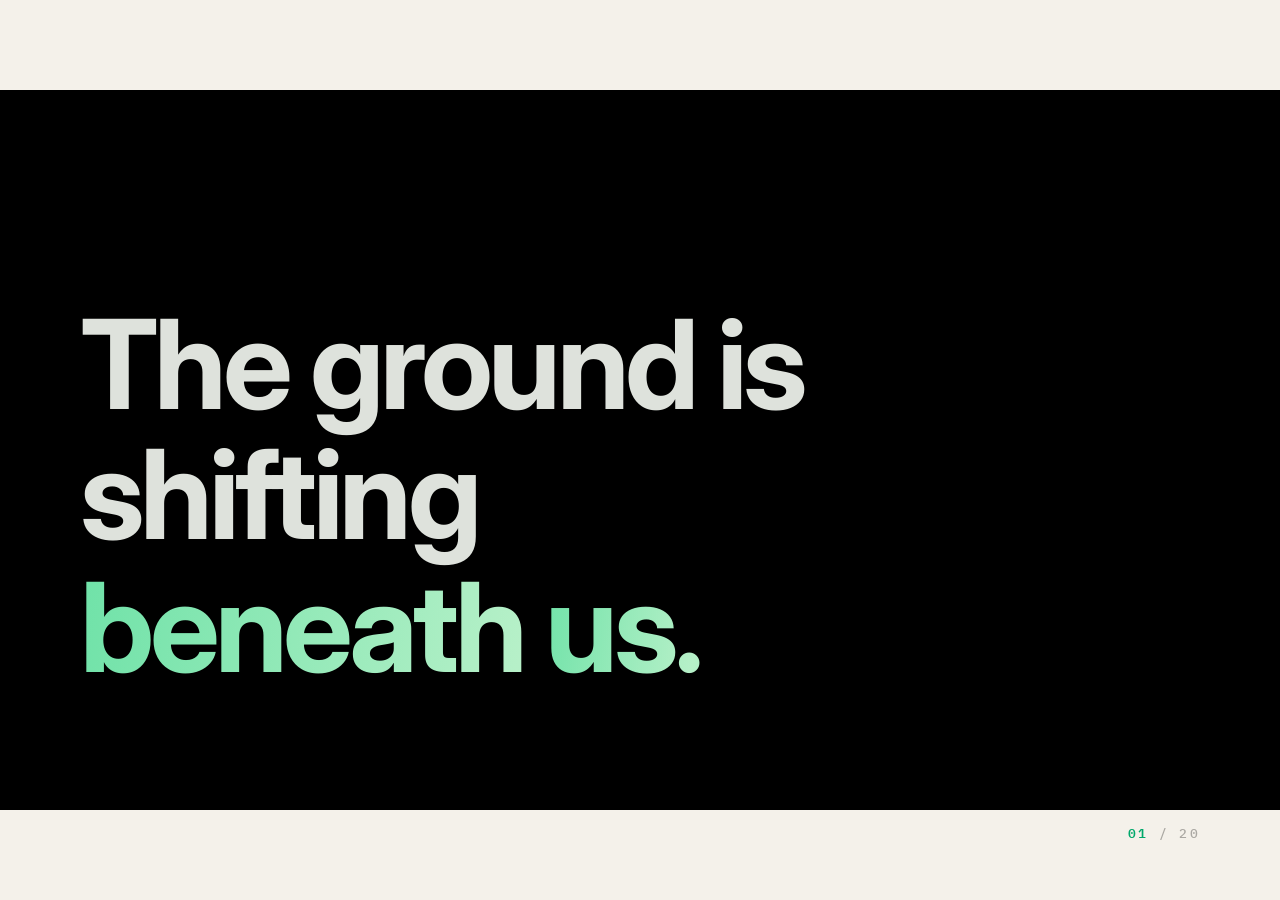
==== index.html @ 6bd3c309 "Initial commit: Leadership AI Workshop v2 deck" ====
<!doctype html>
<html lang="en">
<head>
<meta charset="utf-8" />
<title>Aspire · Leadership AI Workshop · v2</title>
<meta name="viewport" content="width=device-width,initial-scale=1" />
<link rel="preconnect" href="https://fonts.googleapis.com">
<link rel="preconnect" href="https://fonts.gstatic.com" crossorigin>
<link href="https://fonts.googleapis.com/css2?family=Inter:wght@400;500;600;700;800;900&family=IBM+Plex+Mono:wght@400;500;600&display=swap" rel="stylesheet">
<link rel="stylesheet" href="styles.css?v=23">
<script type="application/json" id="speaker-notes">[]</script>
</head>
<body>
<div class="stage" id="stage">
  <div class="canvas" id="canvas">

    <!-- Top accent bar — runs across every slide -->
    <div class="accent-bar"></div>

    <!-- ═════════ SLIDE 1 — Cold open (DARK · video bg) ═════════ -->
    <section class="slide cold-open" data-slide="1" data-screen-label="01 The ground is shifting" data-section="An opening" data-steps="1">
      <video class="bg-video" id="cold-open-video" autoplay muted loop playsinline preload="auto" src="https://d8j0ntlcm91z4.cloudfront.net/user_38xzZboKViGWJOttwIXH07lWA1P/hf_20260328_105406_16f4600d-7a92-4292-b96e-b19156c7830a.mp4"></video>
      <div class="grain"></div>
      <div class="bg-tint"></div>
      <div class="vignette"></div>

      <div class="title-stack">
        <div class="title-line">
          <span class="word-mask"><span class="word w1" style="color: rgb(222, 226, 220)">The</span></span>&nbsp;<span class="word-mask"><span class="word w2" style="color: rgb(222, 226, 220)">ground</span></span>&nbsp;<span class="word-mask"><span class="word w3" style="color: rgb(222, 226, 220)">is</span></span>&nbsp;<span class="word-mask"><span class="word w4" style="color: rgb(222, 226, 220)">shifting</span></span>
        </div>
        <div class="title-line">
          <em><span class="word-mask"><span class="word w5">beneath</span></span>&nbsp;<span class="word-mask"><span class="word w6" style="color: rgb(0, 0, 0)">us.</span></span></em>
        </div>
      </div>
    </section>

    <!-- ═════════ SLIDE 2 — Not hype ═════════ -->
    <section class="slide statement" data-slide="2" data-screen-label="02 Not hype" data-section="The dismissal" data-steps="1">
      <div class="slide-eyebrow"><span class="num">02</span><span class="sep"></span><span>The dismissal</span></div>
      <div class="stack">
        <p class="line reveal" data-step="1" data-strike="true">
          AI is not <span class="strike">hype</span>.<br/>
          It's a <em>shift in how work gets done.</em>
        </p>
      </div>
    </section>

    <!-- ═════════ SLIDE 3 — Already shipping ═════════ -->
    <section class="slide shipping" data-slide="3" data-screen-label="03 Already shipping" data-section="What good looks like" data-steps="4">
      <div class="slide-eyebrow"><span class="num">03</span><span class="sep"></span><span>What good looks like</span></div>
      <div class="shipping-head">
        <div class="eyebrow">
          <span class="live-dot"></span>
          <span>Shipping in production · Today</span>
        </div>
        <h2 class="title">Already shipping.</h2>
      </div>
      <div class="shipping-grid">
        <div class="ship-card reveal" data-step="1">
          <div class="row">
            <span>01 / Fintech</span>
            <span class="stamp"><span class="blip"></span>Live</span>
          </div>
          <div class="wordmark">Ramp</div>
          <div class="product-line">
            <span class="product-name">Glass</span>
            <p class="blurb">An internal vibecoding platform governed by Ramp's design system. Used company-wide.</p>
          </div>
          <a class="link" href="https://x.com/buchan_sm/status/2044524727679566156" target="_blank" rel="noopener">Read<span class="arr">→</span></a>
        </div>
        <div class="ship-card reveal" data-step="2">
          <div class="row">
            <span>02 / Payments</span>
            <span class="stamp"><span class="blip"></span>Live</span>
          </div>
          <div class="wordmark">Stripe</div>
          <div class="product-line">
            <span class="product-name">Minions</span>
            <p class="blurb">End-to-end coding agents shipping production work autonomously.</p>
          </div>
          <a class="link" href="https://stripe.dev/blog/minions-stripes-one-shot-end-to-end-coding-agents" target="_blank" rel="noopener">Read<span class="arr">→</span></a>
        </div>
        <div class="ship-card reveal" data-step="3">
          <div class="row">
            <span>03 / Fintech</span>
            <span class="stamp"><span class="blip"></span>Live</span>
          </div>
          <div class="wordmark">Airwallex</div>
          <div class="product-line">
            <span class="product-name">AirDev</span>
            <p class="blurb">An in-house fleet of autonomous engineering agents.</p>
          </div>
          <a class="link" href="https://careers.airwallex.com/blog/airdev-ai-agents/" target="_blank" rel="noopener">Read<span class="arr">→</span></a>
        </div>
        <div class="ship-card reveal" data-step="4">
          <div class="row">
            <span>04 / Consumer</span>
            <span class="stamp"><span class="blip"></span>Live</span>
          </div>
          <div class="wordmark">Spotify</div>
          <div class="product-line">
            <span class="product-name">Honk</span>
            <p class="blurb">Background coding agents that ship work while engineers sleep.</p>
          </div>
          <a class="link" href="https://engineering.atspotify.com/2025/11/spotifys-background-coding-agent-part-1" target="_blank" rel="noopener">Read<span class="arr">→</span></a>
        </div>
      </div>
    </section>

    <!-- ═════════ SLIDE 4 — Disruption ═════════ -->
    <section class="slide disrupt" data-slide="4" data-screen-label="04 Disruption" data-section="What disruption looks like" data-steps="3">
      <div class="slide-eyebrow"><span class="num">04</span><span class="sep"></span><span>What disruption looks like</span></div>
      <div class="disrupt-rows">
        <div class="disrupt-row reveal" data-step="1">
          <div class="name">Meta</div>
          <p class="fact">Restructured workforce with AI efficiency cited as a primary driver.</p>
          <div class="stat">10<span class="unit">% headcount</span></div>
        </div>
        <div class="disrupt-row reveal" data-step="2">
          <div class="name">Klarna</div>
          <p class="fact">Replaced their Salesforce contract with internal AI; absorbed customer-service work.</p>
          <div class="stat">700<span class="unit">roles displaced</span></div>
        </div>
        <div class="disrupt-row reveal" data-step="3">
          <div class="name">Salesforce</div>
          <p class="fact">CEO publicly stated they will not hire software engineers in 2026.</p>
          <div class="stat">0<span class="unit">eng hires '26</span></div>
        </div>
      </div>
    </section>

    <!-- ═════════ SLIDE 5 — While we sit here ═════════ -->
    <section class="slide statement" data-slide="5" data-screen-label="05 Right now" data-section="The pivot" data-steps="2">
      <div class="slide-eyebrow"><span class="num">05</span><span class="sep"></span><span>The pivot</span></div>
      <div class="stack">
        <p class="line reveal" data-step="1">This is the industry, <em>right now.</em></p>
        <p class="line reveal" data-step="2">And we're <span class="accent-mark">in this room</span>.</p>
      </div>
    </section>

    <!-- ═════════ SLIDE 6 — So ═════════ -->
    <section class="slide statement center" data-slide="6" data-screen-label="06 So" data-section="The handoff" data-steps="1">
      <div class="slide-eyebrow"><span class="num">06</span><span class="sep"></span><span>The handoff</span></div>
      <div class="stack">
        <p class="line reveal slow" data-step="1">So &mdash; <em>what do we do?</em></p>
      </div>
    </section>

    <!-- ═════════ SLIDE 7 — Two ways ═════════ -->
    <section class="slide statement" data-slide="7" data-screen-label="07 Two ways" data-section="The distinction" data-steps="1">
      <div class="slide-eyebrow"><span class="num">07</span><span class="sep"></span><span>The distinction</span></div>
      <div class="stack">
        <p class="line reveal slow" data-step="1">There are two ways to use AI.<br/>One <em>compounds.</em></p>
      </div>
    </section>

    <!-- ═════════ SLIDE 8 — Builder definition ═════════ -->
    <section class="slide definition" data-slide="8" data-screen-label="08 Builder" data-section="The builder" data-steps="3">
      <div class="slide-eyebrow"><span class="num">08</span><span class="sep"></span><span>Mode 01</span></div>
      <div class="def-stack">
        <div class="def-tag reveal" data-step="1"><span class="num">Mode 01</span><span>·</span><span>Linear</span></div>
        <h2 class="def-word reveal" data-step="1">Builder</h2>
        <p class="def-body reveal" data-step="2">
          Uses AI to do their own work better. <span class="muted">Drafts faster, researches deeper, codes more confidently.</span> <em>The output is theirs.</em>
        </p>
        <p class="def-margin reveal" data-step="3">Linear · One person · One stream of work</p>
      </div>
    </section>

    <!-- ═════════ SLIDE 9 — Harness definition ═════════ -->
    <section class="slide definition" data-slide="9" data-screen-label="09 Harness" data-section="The harness" data-steps="3">
      <div class="slide-eyebrow"><span class="num">09</span><span class="sep"></span><span>Mode 02</span></div>
      <div class="def-stack">
        <div class="def-tag reveal" data-step="1"><span class="num">Mode 02</span><span>·</span><span>Exponential</span></div>
        <h2 class="def-word is-accent reveal" data-step="1">Harness</h2>
        <p class="def-body reveal" data-step="2">
          A system built around AI that does the work itself. <span class="muted">Triggered, runs, produces output.</span> <em>Humans only where judgment is needed.</em>
        </p>
        <p class="def-margin reveal" data-step="3">Exponential · Runs while you sleep · Scales the org</p>
      </div>
    </section>

    <!-- ═════════ SLIDE 10 — Compounding (line vs exponential curve) ═════════ -->
    <section class="slide compounding" data-slide="10" data-screen-label="10 Compounding" data-section="How they compound" data-steps="2">
      <div class="slide-eyebrow"><span class="num">10</span><span class="sep"></span><span>How they compound</span></div>
      <div class="cmp-head reveal" data-step="1">
        <div class="cmp-eyebrow">Output over the same week</div>
        <h2 class="cmp-title">Builder vs <em>Harness</em>.</h2>
      </div>
      <div class="cmp-chart">
        <svg id="cmpSvg" viewBox="0 0 1600 580" preserveAspectRatio="none" aria-hidden="true">
          <!-- Gridlines -->
          <line class="gridline" x1="60" y1="120" x2="1560" y2="120"></line>
          <line class="gridline" x1="60" y1="240" x2="1560" y2="240"></line>
          <line class="gridline" x1="60" y1="360" x2="1560" y2="360"></line>
          <line class="gridline" x1="60" y1="480" x2="1560" y2="480"></line>
          <!-- Axes -->
          <line class="axis" x1="60" y1="540" x2="1560" y2="540"></line>
          <line class="axis" x1="60" y1="40" x2="60" y2="540"></line>
          <!-- X labels -->
          <text class="axis-tick" x="60" y="570">MON</text>
          <text class="axis-tick" x="310" y="570">TUE</text>
          <text class="axis-tick" x="560" y="570">WED</text>
          <text class="axis-tick" x="810" y="570">THU</text>
          <text class="axis-tick" x="1060" y="570">FRI</text>
          <text class="axis-tick" x="1310" y="570">SAT</text>
          <text class="axis-tick" x="1530" y="570">SUN</text>
          <!-- Y labels -->
          <text class="axis-tick" x="20" y="544">0</text>
          <text class="axis-tick" x="14" y="364">15</text>
          <text class="axis-tick" x="14" y="124">30+</text>

          <!-- Builder line (linear) -->
          <path id="cmpBuilderPath" class="line-builder" d="M 60 540 L 1560 480"></path>
          <!-- Harness curve (exponential) -->
          <path id="cmpHarnessPath" class="curve-harness" d="M 60 540 C 360 540, 760 520, 1060 380 S 1460 100, 1560 60"></path>

          <!-- Endpoints -->
          <circle id="cmpBuilderEnd" class="endpoint-builder" cx="1560" cy="480" r="0"></circle>
          <circle id="cmpHarnessEnd" class="endpoint-harness" cx="1560" cy="60" r="0"></circle>
          <circle id="cmpHarnessPulse" class="endpoint-pulse" cx="1560" cy="60" r="6"></circle>

          <!-- Labels (positioned via JS) -->
          <text id="cmpBuilderLabel" class="lab-builder" x="1500" y="465" opacity="0">BUILDER</text>
          <text id="cmpBuilderNum" class="lab-builder" x="1500" y="445" opacity="0">12</text>
          <text id="cmpHarnessLabel" class="lab-harness" x="1330" y="120" opacity="0">HARNESS</text>
          <text id="cmpHarnessNum" class="lab-num" x="1330" y="170" opacity="0">31+</text>
        </svg>
      </div>
      <div class="cmp-legend reveal" data-step="2">
        <div class="item"><span class="swatch builder"></span><span>Builder · linear · one person, one stream</span></div>
        <div class="item"><span class="swatch harness"></span><span>Harness · exponential · runs in parallel, while you sleep</span></div>
      </div>
    </section>

    <!-- ═════════ SLIDE 11 — Builders use / Harnesses are ═════════ -->
    <section class="slide statement" data-slide="11" data-screen-label="11 Builders / Harnesses" data-section="The handoff" data-steps="2">
      <div class="slide-eyebrow"><span class="num">11</span><span class="sep"></span><span>The handoff</span></div>
      <div class="stack">
        <p class="line reveal" data-step="1">Builders <em>use</em> AI.</p>
        <p class="line reveal slow" data-step="2">Harnesses <em>are</em> AI.</p>
      </div>
    </section>

    <!-- ═════════ SLIDE 12 — Harness diagram ═════════ -->
    <section class="slide harness-slide" data-slide="12" data-screen-label="12 A harness" data-section="The harness, defined" data-steps="5">
      <div class="slide-eyebrow"><span class="num">12</span><span class="sep"></span><span>Anatomy</span></div>
      <h2 class="harness-title reveal" data-step="1">A <em>harness</em>.</h2>

      <div class="harness-figure">
        <span class="harness-model reveal" data-step="2">Model</span>

        <svg class="harness-ring reveal" data-step="3" viewBox="0 0 720 720" preserveAspectRatio="xMidYMid meet" aria-hidden="true">
          <circle class="ring-bg" cx="360" cy="360" r="280"></circle>
          <circle class="pulse-arc" cx="360" cy="360" r="280"></circle>
        </svg>

        <!-- Nodes positioned at radius 280 from center (360, 360). -->
        <div class="harness-nodes reveal" data-step="4">
          <!-- top -->
          <div class="harness-node" style="top: 80px; left: 360px;">
            <span class="label">Prompts</span>
            <span class="sublabel">what to ask</span>
          </div>
          <!-- right -->
          <div class="harness-node" style="top: 280px; left: 640px;">
            <span class="label">Tools</span>
            <span class="sublabel">how to act</span>
          </div>
          <!-- bottom-right -->
          <div class="harness-node" style="top: 558px; left: 540px;">
            <span class="label">Memory</span>
            <span class="sublabel">what it knows</span>
          </div>
          <!-- bottom-left -->
          <div class="harness-node" style="top: 558px; left: 180px;">
            <span class="label">Triggers</span>
            <span class="sublabel">when to run</span>
          </div>
          <!-- left -->
          <div class="harness-node" style="top: 280px; left: 80px;">
            <span class="label">Guardrails</span>
            <span class="sublabel">where to stop</span>
          </div>
        </div>
      </div>

      <p class="harness-caption reveal" data-step="5">
        The model is the engine. The harness is everything around it &mdash; the machine that turns raw capability into <em>reliable, repeatable work.</em>
      </p>
    </section>

    <!-- ═════════ SLIDE 13 — Engine / machine ═════════ -->
    <section class="slide statement" data-slide="13" data-screen-label="13 Engine / machine" data-section="The reframe" data-steps="1">
      <div class="slide-eyebrow"><span class="num">13</span><span class="sep"></span><span>The reframe</span></div>
      <div class="stack">
        <p class="line reveal slow" data-step="1">The model is the engine.<br/>The harness is the <em>machine.</em></p>
      </div>
    </section>

    <!-- ═════════ SLIDE 14 — Pattern → posture ═════════ -->
    <section class="slide statement" data-slide="14" data-screen-label="14 The pivot" data-section="The pivot" data-steps="2">
      <div class="slide-eyebrow"><span class="num">14</span><span class="sep"></span><span>The pivot</span></div>
      <div class="stack">
        <p class="line reveal" data-step="1">A harness is an engineering pattern.</p>
        <p class="line reveal slow" data-step="2">It's also a <em>leadership posture.</em></p>
      </div>
    </section>

    <!-- ═════════ SLIDE 15 — Manifesto ═════════ -->
    <section class="slide manifesto" data-slide="15" data-screen-label="15 Org-level harness" data-section="At the level of an org" data-steps="4">
      <div class="slide-eyebrow"><span class="num">15</span><span class="sep"></span><span>At the level of an organization</span></div>
      <h2 class="manifesto-title reveal" data-step="1">A <em>harness</em>, at the level of an organization.</h2>
      <div class="manifesto-list">
        <div class="manifesto-item reveal" data-step="2">
          <div class="num">01</div>
          <div class="body">
            <h3 class="manifesto-headline">Embedded <em>operators.</em></h3>
            <p class="manifesto-body">AI builders sitting inside teams &mdash; understanding the process, paid to automate it. Not a central AI team consulting from the side.</p>
          </div>
        </div>
        <div class="manifesto-item reveal" data-step="3">
          <div class="num">02</div>
          <div class="body">
            <h3 class="manifesto-headline">AI <em>KPIs</em> on heads of department.</h3>
            <p class="manifesto-body">Adoption is owned where the work happens &mdash; not delegated to a function whose job is encouragement.</p>
          </div>
        </div>
        <div class="manifesto-item reveal" data-step="4">
          <div class="num">03</div>
          <div class="body">
            <h3 class="manifesto-headline">Patterns that <em>compound</em> across functions.</h3>
            <p class="manifesto-body">What works for one tribe becomes infrastructure for all of them. Tools, prompts, evals &mdash; shared.</p>
          </div>
        </div>
      </div>
    </section>

    <!-- ═════════ SLIDE 16 — Warning ═════════ -->
    <section class="slide statement" data-slide="16" data-screen-label="16 The gap" data-section="The warning" data-steps="2">
      <div class="slide-eyebrow"><span class="num">16</span><span class="sep"></span><span>The warning</span></div>
      <div class="stack">
        <p class="line reveal" data-step="1">Most companies are quietly losing ground here.</p>
        <p class="line reveal slow" data-step="2">It's the kind of gap that <em>compounds.</em></p>
      </div>
    </section>

    <!-- ═════════ SLIDE 17 — What this means ═════════ -->
    <section class="slide statement center" data-slide="17" data-screen-label="17 What it means" data-section="The bar" data-steps="1">
      <div class="slide-eyebrow"><span class="num">17</span><span class="sep"></span><span>The bar</span></div>
      <div class="stack">
        <p class="line reveal slow" data-step="1">So &mdash; what does this mean for <em>us?</em></p>
      </div>
    </section>

    <!-- ═════════ SLIDE 18 — Recognize / build ═════════ -->
    <section class="slide statement" data-slide="18" data-screen-label="18 Recognize / build" data-section="The bar" data-steps="2">
      <div class="slide-eyebrow"><span class="num">18</span><span class="sep"></span><span>The bar</span></div>
      <div class="stack">
        <p class="line reveal" data-step="1">You can't lead what you can't recognize.</p>
        <p class="line reveal slow" data-step="2">You can't recognize what you've never <em>built.</em></p>
      </div>
    </section>

    <!-- ═════════ SLIDE 19 — Either build or name ═════════ -->
    <section class="slide statement" data-slide="19" data-screen-label="19 The standard" data-section="The standard" data-steps="2">
      <div class="slide-eyebrow"><span class="num">19</span><span class="sep"></span><span>The standard</span></div>
      <div class="stack">
        <p class="line reveal slow" data-step="1">Either you build.</p>
        <p class="line reveal slow" data-step="2">Or you've named the <span class="accent-mark">person</span> who will.</p>
      </div>
    </section>

    <!-- ═════════ SLIDE 20 — Hands-on bridge ═════════ -->
    <section class="slide statement" data-slide="20" data-screen-label="20 Into the work" data-section="Into the work" data-steps="2">
      <div class="slide-eyebrow"><span class="num">20</span><span class="sep"></span><span>Into the work</span></div>
      <div class="stack">
        <p class="line reveal" data-step="1">For the next 2.5 hours &mdash; <em>you are builders.</em></p>
        <p class="line reveal slow" data-step="2">Then we'll talk about how you <em>lead.</em></p>
      </div>
    </section>

  </div>

  <!-- Foliation -->
  <div class="foliation" id="foliation">
    <span class="num" id="foliationNum">01</span>&nbsp;/&nbsp;<span>20</span>
  </div>
</div>

<script src="deck.js?v=2"></script>
<script>
(function() {
  const video = document.getElementById('cold-open-video');
  if (!video) return;
  video.playbackRate = 0.75;
  video.play().catch(()=>{});
  video.addEventListener('loadedmetadata', () => { video.playbackRate = 0.75; });
  video.addEventListener('play', () => { video.playbackRate = 0.75; });
})();
</script>
</body>
</html>
---- styles.css ----
/* ==============================================================
   Leadership AI Workshop · v2 · Swiss / Aspire green on cream
   ============================================================== */

:root {
  --paper: #F4F1EA;
  --paper-deep: #ECE7DB;
  --ink: #0E0F0C;
  --ink-soft: rgba(14,15,12,0.62);
  --ink-mute: rgba(14,15,12,0.32);
  --ink-faint: rgba(14,15,12,0.20);
  --rule: rgba(14,15,12,0.18);
  --rule-faint: rgba(14,15,12,0.08);

  --accent: #00A86B;       /* Aspire green */
  --accent-deep: #007A4D;
  --accent-fg: #F4F1EA;
  --accent-soft: rgba(0,168,107,0.14);

  --sans: 'Inter', -apple-system, 'Helvetica Neue', Arial, sans-serif;
  --mono: 'IBM Plex Mono', ui-monospace, Menlo, monospace;

  --ease: cubic-bezier(0.22, 0.61, 0.36, 1);
  --ease-out: cubic-bezier(0.16, 1, 0.3, 1);
  --rise: 14px;
}

* { box-sizing: border-box; margin: 0; padding: 0; }

html, body {
  height: 100%;
  background: var(--paper);
  color: var(--ink);
  font-family: var(--sans);
  -webkit-font-smoothing: antialiased;
  -moz-osx-font-smoothing: grayscale;
  text-rendering: optimizeLegibility;
  overflow: hidden;
}

.stage { position: fixed; inset: 0; background: var(--paper); overflow: hidden; }
.canvas {
  position: absolute; left: 50%; top: 50%;
  width: 1920px; height: 1080px;
  transform-origin: center center;
  transform: translate(-50%, -50%) scale(1);
}

/* Top accent bar — runs across every slide */
.accent-bar {
  position: absolute;
  top: 0; left: 0; right: 0;
  height: 6px;
  background: var(--accent);
  z-index: 60;
}

/* Foliation — page number bottom-right */
.foliation {
  position: absolute;
  bottom: 56px; right: 80px;
  font-family: var(--mono);
  font-size: 13px;
  font-weight: 500;
  letter-spacing: 0.18em;
  color: var(--ink-mute);
  pointer-events: none;
  z-index: 50;
}
.foliation .num { color: var(--accent); font-weight: 600; }

/* ──────────────────────────────────────────────
   Slide base
   ────────────────────────────────────────────── */
.slide {
  position: absolute; inset: 0;
  display: grid; grid-template-rows: 1fr; grid-template-columns: 1fr;
  place-items: center;
  opacity: 0;
  transition: opacity 500ms var(--ease);
  pointer-events: none;
}
.slide.is-active { opacity: 1; pointer-events: auto; }

.reveal {
  opacity: 0;
  transform: translateY(var(--rise));
  transition: opacity 800ms var(--ease), transform 800ms var(--ease);
  will-change: opacity, transform;
}
.reveal.is-in { opacity: 1; transform: translateY(0); }
.reveal.slow { transition-duration: 1100ms; }

/* Slide eyebrow — small caps mono, aligned top-left */
.slide-eyebrow {
  position: absolute;
  top: 80px; left: 80px;
  font-family: var(--mono);
  font-size: 12px;
  letter-spacing: 0.22em;
  text-transform: uppercase;
  color: var(--ink);
  font-weight: 500;
  display: flex; align-items: center; gap: 14px;
  z-index: 5;
}
.slide-eyebrow .num { color: var(--accent); font-weight: 600; }
.slide-eyebrow .sep { width: 18px; height: 1px; background: var(--ink); display: inline-block; }

/* ──────────────────────────────────────────────
   Statement slides — Inter Bold, large
   ────────────────────────────────────────────── */
.statement {
  padding: 0 200px;
}
.statement .stack {
  display: flex; flex-direction: column;
  align-items: flex-start;
  gap: 8px;
  text-align: left;
  max-width: 1560px;
  width: 100%;
}
.statement.center .stack { align-items: center; text-align: center; }
.statement .line {
  font-family: var(--sans);
  font-weight: 700;
  font-size: 124px;
  line-height: 0.96;
  letter-spacing: -0.045em;
  color: var(--ink);
  text-wrap: balance;
}
.statement .line em {
  font-style: normal;
  color: var(--accent);
  font-weight: 700;
}

/* Slide 1 cold open — XL */
.opening .line { font-size: 184px; line-height: 0.94; letter-spacing: -0.05em; }

/* Strikethrough on "hype" */
.strike {
  position: relative;
  display: inline-block;
  color: var(--ink-mute);
  transition: color 600ms var(--ease) 200ms;
}
.strike::after {
  content: "";
  position: absolute;
  left: -2%; right: -2%;
  top: 50%; height: 6px;
  background: var(--accent);
  transform: scaleX(0);
  transform-origin: left center;
  transition: transform 700ms var(--ease) 300ms;
}
.reveal.struck .strike::after { transform: scaleX(1); }

/* "Highlighter" accent — green block behind word */
.accent-mark {
  position: relative;
  white-space: nowrap;
  display: inline-block;
  z-index: 0;
  color: var(--ink);
}
.accent-mark::before {
  content: "";
  position: absolute;
  left: -0.02em; right: -0.02em;
  bottom: 0.06em;
  height: 0.18em;
  background: var(--accent);
  border-radius: 2px;
  z-index: -1;
  transform-origin: left center;
  transform: scaleX(0);
  transition: transform 900ms var(--ease) 400ms;
}
.slide.is-active .reveal.is-in .accent-mark::before { transform: scaleX(1); }

/* ──────────────────────────────────────────────
   Slide 1 — Cold open
   ────────────────────────────────────────────── */
/* Slide 1 cold open — DARK MODE override */
.cold-open {
  display: flex; flex-direction: column;
  align-items: flex-start; justify-content: flex-end;
  padding: 0 120px 160px;
  position: relative;
  width: 100%;
  height: 100%;
  align-self: stretch;
  justify-self: stretch;
  background: #000000;
  overflow: hidden;
  isolation: isolate;
}

/* ─── Background video (Mux HLS) ───────────────────────── */
.cold-open .bg-video {
  position: absolute;
  left: 50%;
  bottom: 0;
  transform: translateX(-50%) scale(1.05) scaleX(-1);
  width: 100%;
  height: 130vh;
  object-fit: cover;
  z-index: 0;
  pointer-events: none;
  background: #000;
  filter: blur(18px) brightness(0.5) saturate(1.4) hue-rotate(86deg);
  opacity: 0.55;
}

/* Mint tint overlay — pushes the bg toward Aspire green */
.cold-open .bg-tint {
  position: absolute;
  inset: 0;
  z-index: 1;
  pointer-events: none;
  background: radial-gradient(ellipse at 50% 60%, rgba(0,168,107,0.55) 0%, rgba(0,122,77,0.65) 60%, rgba(0,90,55,0.78) 100%);
  mix-blend-mode: color;
}

.cold-open .grain,
.cold-open .vignette {
  position: absolute;
  pointer-events: none;
}

/* Subtle film grain */
.cold-open .grain {
  inset: 0;
  z-index: 2;
  opacity: 0.06;
  mix-blend-mode: overlay;
  background-image:
    radial-gradient(rgba(255,255,255,0.5) 0.5px, transparent 0.5px),
    radial-gradient(rgba(255,255,255,0.3) 0.5px, transparent 0.5px);
  background-size: 3px 3px, 5px 5px;
  background-position: 0 0, 1px 2px;
  animation: grainShift 1.6s steps(6) infinite;
}
@keyframes grainShift {
  0%   { transform: translate(0,0); }
  20%  { transform: translate(-1%, 1%); }
  40%  { transform: translate(1%, -1%); }
  60%  { transform: translate(-1%, -1%); }
  80%  { transform: translate(1%, 1%); }
  100% { transform: translate(0,0); }
}

/* Vignette */
.cold-open .vignette {
  inset: 0;
  z-index: 2;
  background:
    radial-gradient(ellipse at 30% 90%, rgba(0,0,0,0) 0%, rgba(0,0,0,0.4) 80%),
    linear-gradient(180deg, rgba(0,0,0,0.3) 0%, rgba(0,0,0,0) 30%, rgba(0,0,0,0) 70%, rgba(0,0,0,0.4) 100%);
}

/* Title */
.cold-open .title-stack {
  display: flex; flex-direction: column;
  align-items: flex-start;
  text-align: left;
  width: 100%;
  position: relative;
  z-index: 2;
}
.cold-open .title-line {
  font-family: var(--sans);
  font-weight: 700;
  font-size: 186px;
  line-height: 1.05;
  letter-spacing: -0.035em;
  color: #C9C6BF;
}
.cold-open .title-line em,
.cold-open .title-line em .word-mask,
.cold-open .title-line em .word {
  font-style: normal;
  font-weight: 700;
  background: linear-gradient(100deg,
    #6FE2A8 0%,
    #B6F0C8 42%,
    #8FE5B5 58%,
    #6FE2A8 100%);
  background-size: 240% 100%;
  -webkit-background-clip: text;
  background-clip: text;
  color: transparent;
  -webkit-text-fill-color: transparent;
}
.cold-open .title-line em {
  display: inline-block;
  padding-bottom: 0.06em;
  line-height: 1.1;
  animation: coldOpenShimmer 5.6s linear infinite;
}
.cold-open .title-line em .word-mask {
  animation: coldOpenShimmer 5.6s linear infinite;
}
@keyframes coldOpenShimmer { to { background-position: -240% 0; } }
.cold-open .word-mask {
  display: inline-block;
  overflow: visible;
  vertical-align: baseline;
}
.cold-open .word {
  display: inline-block;
  opacity: 0;
  transform: translateX(-24px);
  animation: wordFadeIn 900ms var(--ease-out) forwards, coldOpenShimmer 5.6s linear infinite;
}
.cold-open .word.w1 { animation-delay: 300ms, 0s; }
.cold-open .word.w2 { animation-delay: 420ms, 0s; }
.cold-open .word.w3 { animation-delay: 540ms, 0s; }
.cold-open .word.w4 { animation-delay: 660ms, 0s; }
.cold-open .word.w5 { animation-delay: 900ms, 0s; }
.cold-open .word.w6 { animation-delay: 1020ms, 0s; }
@keyframes wordFadeIn {
  to { opacity: 1; transform: translateX(0); }
}

.cold-open .meta-row {
  display: flex; align-items: center; gap: 32px;
  margin-top: 80px;
  font-family: var(--mono);
  font-size: 12px;
  letter-spacing: 0.22em;
  text-transform: uppercase;
  color: var(--ink-mute);
  opacity: 0;
  animation: fadeIn 800ms var(--ease) 1900ms forwards;
}
.cold-open .meta-row .sep { color: var(--ink-faint); }

/* ──────────────────────────────────────────────
   Slide 3 — Already shipping
   ────────────────────────────────────────────── */
.shipping {
  display: flex; flex-direction: column;
  align-items: center; justify-content: center;
  padding: 0 120px; gap: 72px;
}
.shipping-head {
  display: flex; flex-direction: column;
  align-items: center; gap: 16px; text-align: center;
}
.shipping-head .eyebrow {
  font-family: var(--mono);
  font-size: 12px;
  letter-spacing: 0.28em;
  text-transform: uppercase;
  color: var(--ink-mute);
  display: flex; align-items: center; gap: 12px;
}
.shipping-head .live-dot {
  width: 10px; height: 10px;
  background: var(--accent);
  animation: liveDot 1.4s var(--ease) infinite;
}
@keyframes liveDot {
  0%, 100% { opacity: 1; box-shadow: 0 0 0 0 var(--accent-soft); }
  50%      { opacity: 0.6; box-shadow: 0 0 0 8px transparent; }
}
.shipping-head .title {
  font-family: var(--sans);
  font-weight: 700;
  font-size: 72px;
  line-height: 1;
  letter-spacing: -0.045em;
  color: var(--ink);
  text-transform: uppercase;
  white-space: nowrap;
}
.shipping-head .title em { font-style: normal; color: var(--accent); }

.shipping-grid {
  display: grid;
  grid-template-columns: 1fr 1fr;
  width: 100%;
  max-width: 1500px;
  column-gap: 1px;
  row-gap: 1px;
  background: var(--rule);
  border: 1px solid var(--rule);
}
.ship-card {
  background: var(--paper);
  padding: 40px 44px;
  display: flex; flex-direction: column;
  gap: 20px;
  position: relative;
  min-height: 280px;
}
.ship-card .row {
  display: flex; align-items: center; justify-content: space-between;
  font-family: var(--mono);
  font-size: 11px;
  letter-spacing: 0.22em;
  text-transform: uppercase;
  color: var(--ink-mute);
}
.ship-card .row .stamp {
  display: flex; align-items: center; gap: 8px;
  color: var(--accent);
  font-weight: 600;
}
.ship-card .row .stamp .blip {
  width: 7px; height: 7px;
  background: var(--accent);
  animation: pulseGlyph 1.6s var(--ease) infinite;
}
.ship-card .wordmark {
  font-family: var(--sans);
  font-weight: 900;
  font-size: 64px;
  line-height: 1;
  letter-spacing: -0.045em;
  color: var(--ink);
  text-transform: uppercase;
}
.ship-card .product-line {
  display: flex; flex-direction: column; gap: 8px;
  margin-top: auto;
}
.ship-card .product-name {
  font-family: var(--mono);
  font-size: 13px;
  letter-spacing: 0.18em;
  text-transform: uppercase;
  color: var(--accent);
  font-weight: 600;
}
.ship-card .blurb {
  font-family: var(--sans);
  font-size: 18px;
  line-height: 1.5;
  color: var(--ink-soft);
  letter-spacing: -0.005em;
  font-weight: 400;
}
.ship-card .link {
  position: absolute;
  bottom: 24px; right: 32px;
  font-family: var(--mono);
  font-size: 11px;
  letter-spacing: 0.18em;
  text-transform: uppercase;
  color: var(--ink-mute);
  text-decoration: none;
  transition: color 200ms var(--ease);
  font-weight: 500;
}
.ship-card .link:hover { color: var(--accent); }
.ship-card .link .arr {
  display: inline-block;
  margin-left: 4px;
  transition: transform 200ms var(--ease);
}
.ship-card .link:hover .arr { transform: translateX(3px); }

/* ──────────────────────────────────────────────
   Slide 4 — Disruption
   ────────────────────────────────────────────── */
.disrupt { padding: 0 200px; }
.disrupt-rows {
  display: grid;
  width: 100%;
  max-width: 1500px;
  margin: 0 auto;
}
.disrupt-row {
  display: grid;
  grid-template-columns: 460px 1fr 260px;
  align-items: center;
  column-gap: 56px;
  padding: 56px 0;
  border-top: 1px solid var(--ink);
}
.disrupt-row:last-child { border-bottom: 1px solid var(--ink); }
.disrupt-row .name {
  font-family: var(--sans);
  font-weight: 900;
  font-size: 72px;
  line-height: 0.96;
  letter-spacing: -0.05em;
  color: var(--ink);
  text-transform: uppercase;
}
.disrupt-row .fact {
  font-family: var(--sans);
  font-size: 22px;
  line-height: 1.5;
  letter-spacing: -0.005em;
  color: var(--ink-soft);
  font-weight: 400;
}
.disrupt-row .stat {
  font-family: var(--sans);
  font-weight: 900;
  font-size: 88px;
  line-height: 1;
  letter-spacing: -0.05em;
  color: var(--accent);
  text-align: right;
}
.disrupt-row .stat .unit {
  font-family: var(--mono);
  font-weight: 500;
  font-size: 12px;
  letter-spacing: 0.22em;
  text-transform: uppercase;
  color: var(--ink-mute);
  display: block;
  margin-top: 8px;
}

/* ──────────────────────────────────────────────
   Definition slides
   ────────────────────────────────────────────── */
.definition { padding: 0 200px; }
.def-stack {
  display: flex; flex-direction: column;
  align-items: flex-start;
  gap: 50px;
  max-width: 1500px;
  width: 100%;
}
.def-tag {
  font-family: var(--mono);
  font-size: 12px;
  letter-spacing: 0.28em;
  text-transform: uppercase;
  color: var(--ink-mute);
  display: flex; align-items: center; gap: 12px;
}
.def-tag .num { color: var(--accent); font-weight: 600; }
.def-word {
  font-family: var(--sans);
  font-weight: 900;
  font-size: 240px;
  line-height: 0.9;
  letter-spacing: -0.05em;
  color: var(--ink);
  text-transform: uppercase;
}
.def-word.is-accent { color: var(--accent); }
.def-body {
  font-family: var(--sans);
  font-weight: 500;
  font-size: 38px;
  line-height: 1.32;
  letter-spacing: -0.015em;
  color: var(--ink);
  max-width: 1300px;
}
.def-body em { font-style: normal; color: var(--accent); font-weight: 700; }
.def-body .muted { color: var(--ink-soft); font-weight: 400; }
.def-margin {
  font-family: var(--mono);
  font-size: 13px;
  letter-spacing: 0.20em;
  text-transform: uppercase;
  color: var(--ink-mute);
  padding-top: 22px;
  border-top: 1px solid var(--ink);
  width: 460px;
  font-weight: 500;
}

/* ──────────────────────────────────────────────
   Compounding — line vs exponential curve
   ────────────────────────────────────────────── */
.compounding {
  display: flex; flex-direction: column;
  align-items: center; justify-content: center;
  padding: 0 160px;
  gap: 36px;
  width: 100%;
}
.cmp-head {
  display: flex; flex-direction: column; gap: 8px; align-items: flex-start;
  width: 100%; max-width: 1600px;
}
.cmp-eyebrow {
  font-family: var(--mono);
  font-size: 12px;
  letter-spacing: 0.28em;
  text-transform: uppercase;
  color: var(--ink-mute);
  font-weight: 500;
}
.cmp-title {
  font-family: var(--sans);
  font-weight: 700;
  font-size: 60px;
  line-height: 1;
  letter-spacing: -0.04em;
  color: var(--ink);
}
.cmp-title em { font-style: normal; color: var(--accent); font-weight: 700; }

.cmp-chart {
  width: 100%; max-width: 1600px;
  height: 580px;
  position: relative;
}
.cmp-chart svg { width: 100%; height: 100%; overflow: visible; }
.cmp-chart .axis { stroke: var(--ink); stroke-width: 1.5; }
.cmp-chart .gridline {
  stroke: var(--ink); stroke-width: 0.5; opacity: 0.10;
  stroke-dasharray: 2 4;
}
.cmp-chart .axis-tick {
  font-family: var(--mono);
  font-size: 11px;
  letter-spacing: 0.18em;
  text-transform: uppercase;
  fill: var(--ink-mute);
  font-weight: 500;
}
.cmp-chart .line-builder {
  fill: none; stroke: var(--ink); stroke-width: 3;
  stroke-linecap: round;
}
.cmp-chart .curve-harness {
  fill: none; stroke: var(--accent); stroke-width: 5;
  stroke-linecap: round;
}
.cmp-chart .curve-fill {
  fill: var(--accent);
  opacity: 0;
}
.cmp-chart .endpoint-builder { fill: var(--ink); }
.cmp-chart .endpoint-harness { fill: var(--accent); }
.cmp-chart .endpoint-pulse {
  fill: var(--accent); opacity: 0;
}
.cmp-chart .lab-builder {
  font-family: var(--mono);
  font-size: 13px;
  letter-spacing: 0.18em;
  text-transform: uppercase;
  fill: var(--ink);
  font-weight: 600;
}
.cmp-chart .lab-harness {
  font-family: var(--sans);
  font-weight: 900;
  font-size: 32px;
  letter-spacing: -0.03em;
  fill: var(--accent);
  text-transform: uppercase;
}
.cmp-chart .lab-num {
  font-family: var(--sans);
  font-weight: 900;
  font-size: 48px;
  letter-spacing: -0.04em;
  fill: var(--accent);
}

.cmp-legend {
  display: flex; gap: 56px;
  width: 100%; max-width: 1600px;
  font-family: var(--mono);
  font-size: 13px;
  letter-spacing: 0.18em;
  text-transform: uppercase;
  color: var(--ink-mute);
  font-weight: 500;
}
.cmp-legend .item { display: flex; align-items: center; gap: 12px; }
.cmp-legend .swatch { width: 24px; height: 4px; }
.cmp-legend .swatch.builder { background: var(--ink); }
.cmp-legend .swatch.harness { background: var(--accent); }

/* ──────────────────────────────────────────────
   Harness ring
   ────────────────────────────────────────────── */
.harness-slide {
  display: block;
  padding: 0;
}
.harness-title {
  position: absolute;
  top: 200px;
  left: 50%;
  font-family: var(--sans);
  font-weight: 700;
  font-size: 88px;
  line-height: 1;
  letter-spacing: -0.045em;
  color: var(--ink);
  white-space: nowrap;
  text-transform: uppercase;
  z-index: 5;
}
.harness-title em { font-style: normal; color: var(--accent); }
.harness-title.reveal           { transform: translateX(-50%) translateY(var(--rise)); }
.harness-title.reveal.is-in     { transform: translateX(-50%) translateY(0); }

.harness-figure {
  position: absolute;
  top: 50%; left: 50%;
  width: 700px; height: 700px;
  transform: translate(-50%, -42%);
  z-index: 1;
}

.harness-model {
  position: absolute;
  top: 50%; left: 50%;
  font-family: var(--sans);
  font-weight: 900;
  font-size: 18px;
  letter-spacing: 0.06em;
  text-transform: uppercase;
  color: var(--accent-fg);
  background: var(--accent);
  padding: 12px 22px;
  white-space: nowrap;
  z-index: 4;
}
.harness-model.reveal           { transform: translate(-50%, calc(-50% + var(--rise))); }
.harness-model.reveal.is-in     { transform: translate(-50%, -50%); }
.harness-model::after {
  content: ""; position: absolute; inset: -28px;
  background: var(--accent);
  opacity: 0;
  z-index: -1;
  animation: corePulse 3.2s var(--ease) infinite;
}
@keyframes corePulse {
  0%, 100% { opacity: 0; transform: scale(0.85); }
  50%      { opacity: 0.18; transform: scale(1.1); }
}

.harness-ring {
  position: absolute; inset: 0;
  width: 100%; height: 100%; overflow: visible;
}
.harness-ring.reveal { opacity: 1; transform: none; }
.harness-ring .ring-bg {
  fill: none; stroke: var(--ink); stroke-width: 2;
  stroke-dasharray: 1759.3;
  stroke-dashoffset: 1759.3;
  transform: rotate(-90deg);
  transform-origin: 360px 360px;
  transition: stroke-dashoffset 1400ms var(--ease);
}
.harness-ring.reveal.is-in .ring-bg { stroke-dashoffset: 0; }
.harness-ring .pulse-arc {
  fill: none; stroke: var(--accent); stroke-width: 5;
  stroke-linecap: round;
  stroke-dasharray: 100 1660;
  transform: rotate(-90deg);
  transform-origin: 360px 360px;
  opacity: 0;
}
.harness-ring.reveal.is-in .pulse-arc {
  opacity: 1;
  animation: orbit 6s linear infinite;
}
@keyframes orbit { from { stroke-dashoffset: 0; } to { stroke-dashoffset: -1759.3; } }

.harness-nodes { position: absolute; inset: 0; pointer-events: none; }
.harness-nodes.reveal { opacity: 1; transform: none; }
.harness-node {
  position: absolute;
  transform: translate(-50%, -50%);
  display: flex; flex-direction: column;
  align-items: center; gap: 10px;
  opacity: 0;
  transition: opacity 600ms var(--ease);
}
.harness-nodes.is-in .harness-node { opacity: 1; }
.harness-nodes.is-in .harness-node:nth-child(1) { transition-delay:    0ms; }
.harness-nodes.is-in .harness-node:nth-child(2) { transition-delay:  150ms; }
.harness-nodes.is-in .harness-node:nth-child(3) { transition-delay:  300ms; }
.harness-nodes.is-in .harness-node:nth-child(4) { transition-delay:  450ms; }
.harness-nodes.is-in .harness-node:nth-child(5) { transition-delay:  600ms; }
.harness-node .label {
  font-family: var(--sans);
  font-weight: 700;
  font-size: 16px;
  letter-spacing: 0.06em;
  text-transform: uppercase;
  color: var(--ink);
  background: var(--paper);
  border: 2px solid var(--ink);
  padding: 8px 14px;
  white-space: nowrap;
}
.harness-node .sublabel {
  font-family: var(--mono);
  font-size: 11px;
  letter-spacing: 0.18em;
  text-transform: uppercase;
  color: var(--ink-mute);
  white-space: nowrap;
  font-weight: 500;
}

.harness-caption {
  position: absolute;
  bottom: 130px;
  left: 50%;
  font-family: var(--sans);
  font-weight: 500;
  font-size: 26px;
  line-height: 1.4;
  letter-spacing: -0.01em;
  color: var(--ink);
  max-width: 1300px;
  text-align: center;
  text-wrap: balance;
}
.harness-caption em { font-style: normal; color: var(--accent); font-weight: 700; }
.harness-caption.reveal         { transform: translateX(-50%) translateY(var(--rise)); }
.harness-caption.reveal.is-in   { transform: translateX(-50%) translateY(0); }

/* ──────────────────────────────────────────────
   Manifesto
   ────────────────────────────────────────────── */
.manifesto {
  display: flex; flex-direction: column;
  align-items: center; justify-content: center;
  padding: 130px 200px 130px;
  gap: 60px;
}
.manifesto-title {
  font-family: var(--sans);
  font-weight: 700;
  font-size: 76px;
  line-height: 1;
  letter-spacing: -0.045em;
  color: var(--ink);
  text-align: left;
  text-wrap: balance;
  max-width: 1500px;
  width: 100%;
  text-transform: uppercase;
}
.manifesto-title em { font-style: normal; color: var(--accent); }
.manifesto-list {
  display: flex; flex-direction: column;
  width: 100%; max-width: 1500px;
}
.manifesto-item {
  display: grid;
  grid-template-columns: 100px 1fr;
  column-gap: 40px;
  padding: 36px 0;
  border-top: 1px solid var(--ink);
  align-items: baseline;
}
.manifesto-item:last-child { border-bottom: 1px solid var(--ink); }
.manifesto-item .num {
  font-family: var(--mono);
  font-size: 14px;
  letter-spacing: 0.22em;
  color: var(--accent);
  font-weight: 600;
}
.manifesto-item .body { display: flex; flex-direction: column; gap: 14px; }
.manifesto-headline {
  font-family: var(--sans);
  font-weight: 700;
  font-size: 44px;
  line-height: 1.05;
  letter-spacing: -0.035em;
  color: var(--ink);
  text-transform: uppercase;
}
.manifesto-headline em { font-style: normal; color: var(--accent); }
.manifesto-body {
  font-family: var(--sans);
  font-size: 21px;
  line-height: 1.5;
  letter-spacing: -0.005em;
  color: var(--ink-soft);
  max-width: 1100px;
  font-weight: 400;
}

/* Slide 1 (dark) — hide global accent bar, recolor foliation */
.canvas:has(.slide.cold-open.is-active) .accent-bar { opacity: 0; }
.canvas:has(.slide.cold-open.is-active) .foliation { color: rgba(244,241,234,0.45); }
.canvas:has(.slide.cold-open.is-active) .foliation .num { color: var(--accent); }

/* Print */
@media print {
  @page { size: 1920px 1080px; margin: 0; }
  html, body { background: var(--paper); overflow: visible; }
  .stage { position: static; display: block; }
  .canvas { transform: none !important; width: 1920px; height: 1080px; }
  .slide { position: relative; opacity: 1 !important; page-break-after: always; }  .reveal { opacity: 1 !important; transform: none !important; }
  .strike::after { transform: scaleX(1) !important; }
  .accent-mark::before { transform: scaleX(1) !important; }
  .harness-ring .ring-bg { stroke-dashoffset: 0 !important; }
  .harness-node { opacity: 1 !important; }
  .harness-title.reveal { transform: translateX(-50%) !important; }
  .harness-caption.reveal { transform: translateX(-50%) !important; }
  .harness-model.reveal { transform: translate(-50%, -50%) !important; }
}
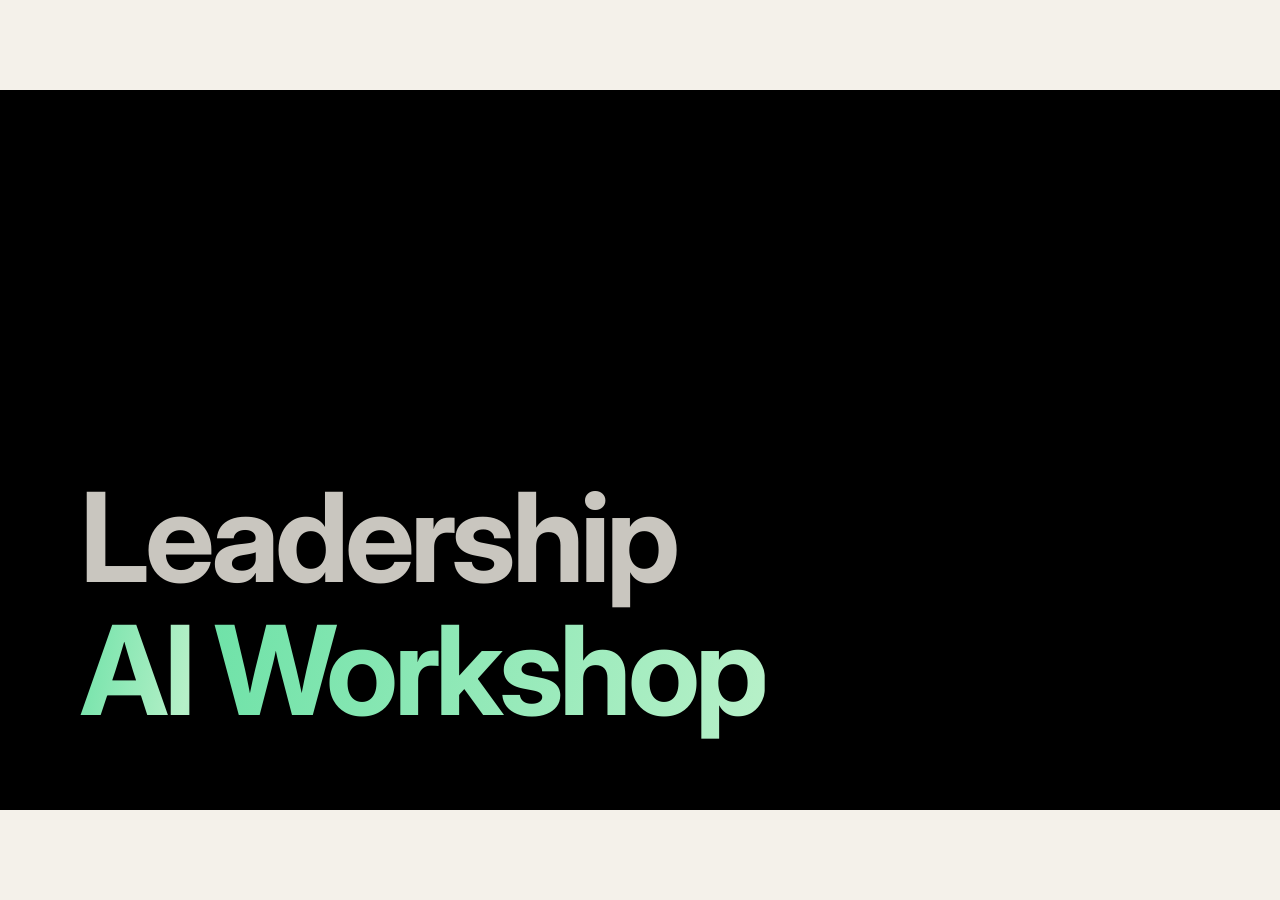
==== commit f943ece1: "Refactor deck for senior-leadership audience Tighten copy across all slides, restructure slide order" ====
--- a/index.html
+++ b/index.html
@@ -17,8 +17,8 @@
     <!-- Top accent bar — runs across every slide -->
     <div class="accent-bar"></div>
 
-    <!-- ═════════ SLIDE 1 — Cold open (DARK · video bg) ═════════ -->
-    <section class="slide cold-open" data-slide="1" data-screen-label="01 The ground is shifting" data-section="An opening" data-steps="1">
+    <!-- ═════════ SLIDE 1 — Title (DARK · video bg) ═════════ -->
+    <section class="slide cold-open" data-slide="1" data-screen-label="01 Leadership AI Workshop" data-section="An opening" data-steps="1">
       <video class="bg-video" id="cold-open-video" autoplay muted loop playsinline preload="auto" src="https://d8j0ntlcm91z4.cloudfront.net/user_38xzZboKViGWJOttwIXH07lWA1P/hf_20260328_105406_16f4600d-7a92-4292-b96e-b19156c7830a.mp4"></video>
       <div class="grain"></div>
       <div class="bg-tint"></div>
@@ -26,41 +26,33 @@
 
       <div class="title-stack">
         <div class="title-line">
-          <span class="word-mask"><span class="word w1" style="color: rgb(222, 226, 220)">The</span></span>&nbsp;<span class="word-mask"><span class="word w2" style="color: rgb(222, 226, 220)">ground</span></span>&nbsp;<span class="word-mask"><span class="word w3" style="color: rgb(222, 226, 220)">is</span></span>&nbsp;<span class="word-mask"><span class="word w4" style="color: rgb(222, 226, 220)">shifting</span></span>
+          <span class="word-mask"><span class="word w1">Leadership</span></span>
         </div>
         <div class="title-line">
-          <em><span class="word-mask"><span class="word w5">beneath</span></span>&nbsp;<span class="word-mask"><span class="word w6" style="color: rgb(0, 0, 0)">us.</span></span></em>
-        </div>
-      </div>
-    </section>
-
-    <!-- ═════════ SLIDE 2 — Not hype ═════════ -->
-    <section class="slide statement" data-slide="2" data-screen-label="02 Not hype" data-section="The dismissal" data-steps="1">
-      <div class="slide-eyebrow"><span class="num">02</span><span class="sep"></span><span>The dismissal</span></div>
+          <em><span class="word-mask"><span class="word w5">AI</span></span>&nbsp;<span class="word-mask"><span class="word w6">Workshop</span></span></em>
+        </div>
+      </div>
+    </section>
+
+    <!-- ═════════ SLIDE 2 — Not a tool ═════════ -->
+    <section class="slide statement" data-slide="2" data-screen-label="02 Not a tool" data-section="The dismissal" data-steps="1">
+      <div class="slide-eyebrow"><span class="num">02</span></div>
       <div class="stack">
         <p class="line reveal" data-step="1" data-strike="true">
-          AI is not <span class="strike">hype</span>.<br/>
-          It's a <em>shift in how work gets done.</em>
+          AI is not a <span class="strike">tool</span>.<br/>
+          It's <em>the new default.</em>
         </p>
       </div>
     </section>
 
     <!-- ═════════ SLIDE 3 — Already shipping ═════════ -->
     <section class="slide shipping" data-slide="3" data-screen-label="03 Already shipping" data-section="What good looks like" data-steps="4">
-      <div class="slide-eyebrow"><span class="num">03</span><span class="sep"></span><span>What good looks like</span></div>
+      <div class="slide-eyebrow"><span class="num">03</span></div>
       <div class="shipping-head">
-        <div class="eyebrow">
-          <span class="live-dot"></span>
-          <span>Shipping in production · Today</span>
-        </div>
         <h2 class="title">Already shipping.</h2>
       </div>
       <div class="shipping-grid">
         <div class="ship-card reveal" data-step="1">
-          <div class="row">
-            <span>01 / Fintech</span>
-            <span class="stamp"><span class="blip"></span>Live</span>
-          </div>
           <div class="wordmark">Ramp</div>
           <div class="product-line">
             <span class="product-name">Glass</span>
@@ -69,10 +61,6 @@
           <a class="link" href="https://x.com/buchan_sm/status/2044524727679566156" target="_blank" rel="noopener">Read<span class="arr">→</span></a>
         </div>
         <div class="ship-card reveal" data-step="2">
-          <div class="row">
-            <span>02 / Payments</span>
-            <span class="stamp"><span class="blip"></span>Live</span>
-          </div>
           <div class="wordmark">Stripe</div>
           <div class="product-line">
             <span class="product-name">Minions</span>
@@ -81,10 +69,6 @@
           <a class="link" href="https://stripe.dev/blog/minions-stripes-one-shot-end-to-end-coding-agents" target="_blank" rel="noopener">Read<span class="arr">→</span></a>
         </div>
         <div class="ship-card reveal" data-step="3">
-          <div class="row">
-            <span>03 / Fintech</span>
-            <span class="stamp"><span class="blip"></span>Live</span>
-          </div>
           <div class="wordmark">Airwallex</div>
           <div class="product-line">
             <span class="product-name">AirDev</span>
@@ -93,98 +77,123 @@
           <a class="link" href="https://careers.airwallex.com/blog/airdev-ai-agents/" target="_blank" rel="noopener">Read<span class="arr">→</span></a>
         </div>
         <div class="ship-card reveal" data-step="4">
-          <div class="row">
-            <span>04 / Consumer</span>
-            <span class="stamp"><span class="blip"></span>Live</span>
-          </div>
           <div class="wordmark">Spotify</div>
           <div class="product-line">
             <span class="product-name">Honk</span>
-            <p class="blurb">Background coding agents that ship work while engineers sleep.</p>
+            <p class="blurb">Background coding agents that ship production work autonomously.</p>
           </div>
           <a class="link" href="https://engineering.atspotify.com/2025/11/spotifys-background-coding-agent-part-1" target="_blank" rel="noopener">Read<span class="arr">→</span></a>
         </div>
       </div>
     </section>
 
-    <!-- ═════════ SLIDE 4 — Disruption ═════════ -->
-    <section class="slide disrupt" data-slide="4" data-screen-label="04 Disruption" data-section="What disruption looks like" data-steps="3">
-      <div class="slide-eyebrow"><span class="num">04</span><span class="sep"></span><span>What disruption looks like</span></div>
-      <div class="disrupt-rows">
-        <div class="disrupt-row reveal" data-step="1">
-          <div class="name">Meta</div>
-          <p class="fact">Restructured workforce with AI efficiency cited as a primary driver.</p>
-          <div class="stat">10<span class="unit">% headcount</span></div>
-        </div>
-        <div class="disrupt-row reveal" data-step="2">
-          <div class="name">Klarna</div>
-          <p class="fact">Replaced their Salesforce contract with internal AI; absorbed customer-service work.</p>
-          <div class="stat">700<span class="unit">roles displaced</span></div>
-        </div>
-        <div class="disrupt-row reveal" data-step="3">
-          <div class="name">Salesforce</div>
-          <p class="fact">CEO publicly stated they will not hire software engineers in 2026.</p>
-          <div class="stat">0<span class="unit">eng hires '26</span></div>
-        </div>
-      </div>
-    </section>
-
-    <!-- ═════════ SLIDE 5 — While we sit here ═════════ -->
-    <section class="slide statement" data-slide="5" data-screen-label="05 Right now" data-section="The pivot" data-steps="2">
-      <div class="slide-eyebrow"><span class="num">05</span><span class="sep"></span><span>The pivot</span></div>
-      <div class="stack">
-        <p class="line reveal" data-step="1">This is the industry, <em>right now.</em></p>
-        <p class="line reveal" data-step="2">And we're <span class="accent-mark">in this room</span>.</p>
-      </div>
-    </section>
-
-    <!-- ═════════ SLIDE 6 — So ═════════ -->
-    <section class="slide statement center" data-slide="6" data-screen-label="06 So" data-section="The handoff" data-steps="1">
-      <div class="slide-eyebrow"><span class="num">06</span><span class="sep"></span><span>The handoff</span></div>
-      <div class="stack">
-        <p class="line reveal slow" data-step="1">So &mdash; <em>what do we do?</em></p>
-      </div>
-    </section>
-
-    <!-- ═════════ SLIDE 7 — Two ways ═════════ -->
-    <section class="slide statement" data-slide="7" data-screen-label="07 Two ways" data-section="The distinction" data-steps="1">
-      <div class="slide-eyebrow"><span class="num">07</span><span class="sep"></span><span>The distinction</span></div>
-      <div class="stack">
-        <p class="line reveal slow" data-step="1">There are two ways to use AI.<br/>One <em>compounds.</em></p>
+    <!-- ═════════ SLIDE 4 — What do we do ═════════ -->
+    <section class="slide statement center" data-slide="4" data-screen-label="04 What do we do" data-section="The handoff" data-steps="1">
+      <div class="slide-eyebrow"><span class="num">04</span></div>
+      <div class="stack">
+        <p class="line reveal slow" data-step="1"><em>What do we do about it?</em></p>
+      </div>
+    </section>
+
+    <!-- ═════════ SLIDE 5 — Two ways ═════════ -->
+    <section class="slide statement" data-slide="5" data-screen-label="05 Two ways" data-section="The distinction" data-steps="1">
+      <div class="slide-eyebrow"><span class="num">05</span></div>
+      <div class="stack">
+        <p class="line reveal slow" data-step="1">Using AI has<br/>two modes.<br/><em>Builder vs Harness.</em></p>
+      </div>
+    </section>
+
+    <!-- ═════════ SLIDE 6 — Harness diagram ═════════ -->
+    <section class="slide harness-slide" data-slide="6" data-screen-label="06 A harness" data-section="The harness, defined" data-steps="6">
+      <div class="slide-eyebrow"><span class="num">06</span></div>
+      <h2 class="harness-title reveal" data-step="1">What is an <em>agent harness</em>?</h2>
+
+      <div class="harness-figure">
+        <span class="harness-model reveal" data-step="2">Model</span>
+
+        <svg class="harness-ring reveal" data-step="3" viewBox="0 0 720 720" preserveAspectRatio="xMidYMid meet" aria-hidden="true">
+          <circle class="ring-bg" cx="360" cy="360" r="280"></circle>
+          <circle class="pulse-arc" cx="360" cy="360" r="280"></circle>
+        </svg>
+
+        <!-- Nodes positioned at radius 280 from center (360, 360). -->
+        <div class="harness-nodes reveal" data-step="4">
+          <!-- top -->
+          <div class="harness-node" style="top: 80px; left: 360px;">
+            <span class="label">Prompts</span>
+            <span class="sublabel">what to ask</span>
+          </div>
+          <!-- right -->
+          <div class="harness-node" style="top: 280px; left: 640px;">
+            <span class="label">Tools</span>
+            <span class="sublabel">how to act</span>
+          </div>
+          <!-- bottom-right -->
+          <div class="harness-node" style="top: 558px; left: 540px;">
+            <span class="label">Memory</span>
+            <span class="sublabel">what it knows</span>
+          </div>
+          <!-- bottom-left -->
+          <div class="harness-node" style="top: 558px; left: 180px;">
+            <span class="label">Triggers</span>
+            <span class="sublabel">when to run</span>
+          </div>
+          <!-- left -->
+          <div class="harness-node" style="top: 280px; left: 80px;">
+            <span class="label">Guardrails</span>
+            <span class="sublabel">where to stop</span>
+          </div>
+        </div>
+      </div>
+
+      <p class="harness-caption reveal" data-step="5">
+        The model is the engine. The harness is everything around it &mdash; the machine that turns raw capability into <em>reliable, repeatable work.</em>
+      </p>
+
+      <div class="harness-refs reveal" data-step="6">
+        <span class="refs-label">Further reading</span>
+        <a class="ref-link" href="https://www.anthropic.com/engineering/harness-design-long-running-apps" target="_blank" rel="noopener">Anthropic · Harness design for long-running apps<span class="arr">→</span></a>
+        <a class="ref-link" href="https://openai.com/index/harness-engineering/" target="_blank" rel="noopener">OpenAI · Harness engineering<span class="arr">→</span></a>
+      </div>
+    </section>
+
+    <!-- ═════════ SLIDE 7 — Pattern → discipline ═════════ -->
+    <section class="slide statement" data-slide="7" data-screen-label="07 The pivot" data-section="The pivot" data-steps="2">
+      <div class="slide-eyebrow"><span class="num">07</span></div>
+      <div class="stack">
+        <p class="line reveal" data-step="1">A harness is an engineering practice.</p>
+        <p class="line reveal slow" data-step="2">It's also an <em>organisational mindset.</em></p>
       </div>
     </section>
 
     <!-- ═════════ SLIDE 8 — Builder definition ═════════ -->
-    <section class="slide definition" data-slide="8" data-screen-label="08 Builder" data-section="The builder" data-steps="3">
-      <div class="slide-eyebrow"><span class="num">08</span><span class="sep"></span><span>Mode 01</span></div>
+    <section class="slide definition" data-slide="8" data-screen-label="08 Builder" data-section="The builder" data-steps="2">
+      <div class="slide-eyebrow"><span class="num">08</span></div>
       <div class="def-stack">
-        <div class="def-tag reveal" data-step="1"><span class="num">Mode 01</span><span>·</span><span>Linear</span></div>
+        <div class="def-tag reveal" data-step="1"><span class="num">Mode 01</span></div>
         <h2 class="def-word reveal" data-step="1">Builder</h2>
         <p class="def-body reveal" data-step="2">
-          Uses AI to do their own work better. <span class="muted">Drafts faster, researches deeper, codes more confidently.</span> <em>The output is theirs.</em>
+          Uses AI to do their own work better. <span class="muted">Drafts faster, researches deeper, codes more confidently.</span> <em>Works in-the-loop, compounds linearly.</em>
         </p>
-        <p class="def-margin reveal" data-step="3">Linear · One person · One stream of work</p>
       </div>
     </section>
 
     <!-- ═════════ SLIDE 9 — Harness definition ═════════ -->
-    <section class="slide definition" data-slide="9" data-screen-label="09 Harness" data-section="The harness" data-steps="3">
-      <div class="slide-eyebrow"><span class="num">09</span><span class="sep"></span><span>Mode 02</span></div>
+    <section class="slide definition" data-slide="9" data-screen-label="09 Harness" data-section="The harness" data-steps="2">
+      <div class="slide-eyebrow"><span class="num">09</span></div>
       <div class="def-stack">
-        <div class="def-tag reveal" data-step="1"><span class="num">Mode 02</span><span>·</span><span>Exponential</span></div>
+        <div class="def-tag reveal" data-step="1"><span class="num">Mode 02</span></div>
         <h2 class="def-word is-accent reveal" data-step="1">Harness</h2>
         <p class="def-body reveal" data-step="2">
-          A system built around AI that does the work itself. <span class="muted">Triggered, runs, produces output.</span> <em>Humans only where judgment is needed.</em>
+          Builds systems around AIs that do work for you. <span class="muted">Creates efficiency, scale and leverage.</span> <em>Works on-the-loop, compounds exponentially.</em>
         </p>
-        <p class="def-margin reveal" data-step="3">Exponential · Runs while you sleep · Scales the org</p>
       </div>
     </section>
 
     <!-- ═════════ SLIDE 10 — Compounding (line vs exponential curve) ═════════ -->
-    <section class="slide compounding" data-slide="10" data-screen-label="10 Compounding" data-section="How they compound" data-steps="2">
-      <div class="slide-eyebrow"><span class="num">10</span><span class="sep"></span><span>How they compound</span></div>
+    <section class="slide compounding" data-slide="10" data-screen-label="10 Compounding" data-section="How they compound" data-steps="1">
+      <div class="slide-eyebrow"><span class="num">10</span></div>
       <div class="cmp-head reveal" data-step="1">
-        <div class="cmp-eyebrow">Output over the same week</div>
         <h2 class="cmp-title">Builder vs <em>Harness</em>.</h2>
       </div>
       <div class="cmp-chart">
@@ -222,169 +231,57 @@
 
           <!-- Labels (positioned via JS) -->
           <text id="cmpBuilderLabel" class="lab-builder" x="1500" y="465" opacity="0">BUILDER</text>
-          <text id="cmpBuilderNum" class="lab-builder" x="1500" y="445" opacity="0">12</text>
           <text id="cmpHarnessLabel" class="lab-harness" x="1330" y="120" opacity="0">HARNESS</text>
-          <text id="cmpHarnessNum" class="lab-num" x="1330" y="170" opacity="0">31+</text>
         </svg>
-      </div>
-      <div class="cmp-legend reveal" data-step="2">
-        <div class="item"><span class="swatch builder"></span><span>Builder · linear · one person, one stream</span></div>
-        <div class="item"><span class="swatch harness"></span><span>Harness · exponential · runs in parallel, while you sleep</span></div>
       </div>
     </section>
 
     <!-- ═════════ SLIDE 11 — Builders use / Harnesses are ═════════ -->
     <section class="slide statement" data-slide="11" data-screen-label="11 Builders / Harnesses" data-section="The handoff" data-steps="2">
-      <div class="slide-eyebrow"><span class="num">11</span><span class="sep"></span><span>The handoff</span></div>
-      <div class="stack">
-        <p class="line reveal" data-step="1">Builders <em>use</em> AI.</p>
-        <p class="line reveal slow" data-step="2">Harnesses <em>are</em> AI.</p>
-      </div>
-    </section>
-
-    <!-- ═════════ SLIDE 12 — Harness diagram ═════════ -->
-    <section class="slide harness-slide" data-slide="12" data-screen-label="12 A harness" data-section="The harness, defined" data-steps="5">
-      <div class="slide-eyebrow"><span class="num">12</span><span class="sep"></span><span>Anatomy</span></div>
-      <h2 class="harness-title reveal" data-step="1">A <em>harness</em>.</h2>
-
-      <div class="harness-figure">
-        <span class="harness-model reveal" data-step="2">Model</span>
-
-        <svg class="harness-ring reveal" data-step="3" viewBox="0 0 720 720" preserveAspectRatio="xMidYMid meet" aria-hidden="true">
-          <circle class="ring-bg" cx="360" cy="360" r="280"></circle>
-          <circle class="pulse-arc" cx="360" cy="360" r="280"></circle>
-        </svg>
-
-        <!-- Nodes positioned at radius 280 from center (360, 360). -->
-        <div class="harness-nodes reveal" data-step="4">
-          <!-- top -->
-          <div class="harness-node" style="top: 80px; left: 360px;">
-            <span class="label">Prompts</span>
-            <span class="sublabel">what to ask</span>
-          </div>
-          <!-- right -->
-          <div class="harness-node" style="top: 280px; left: 640px;">
-            <span class="label">Tools</span>
-            <span class="sublabel">how to act</span>
-          </div>
-          <!-- bottom-right -->
-          <div class="harness-node" style="top: 558px; left: 540px;">
-            <span class="label">Memory</span>
-            <span class="sublabel">what it knows</span>
-          </div>
-          <!-- bottom-left -->
-          <div class="harness-node" style="top: 558px; left: 180px;">
-            <span class="label">Triggers</span>
-            <span class="sublabel">when to run</span>
-          </div>
-          <!-- left -->
-          <div class="harness-node" style="top: 280px; left: 80px;">
-            <span class="label">Guardrails</span>
-            <span class="sublabel">where to stop</span>
-          </div>
-        </div>
-      </div>
-
-      <p class="harness-caption reveal" data-step="5">
-        The model is the engine. The harness is everything around it &mdash; the machine that turns raw capability into <em>reliable, repeatable work.</em>
-      </p>
-    </section>
-
-    <!-- ═════════ SLIDE 13 — Engine / machine ═════════ -->
-    <section class="slide statement" data-slide="13" data-screen-label="13 Engine / machine" data-section="The reframe" data-steps="1">
-      <div class="slide-eyebrow"><span class="num">13</span><span class="sep"></span><span>The reframe</span></div>
-      <div class="stack">
-        <p class="line reveal slow" data-step="1">The model is the engine.<br/>The harness is the <em>machine.</em></p>
-      </div>
-    </section>
-
-    <!-- ═════════ SLIDE 14 — Pattern → posture ═════════ -->
-    <section class="slide statement" data-slide="14" data-screen-label="14 The pivot" data-section="The pivot" data-steps="2">
-      <div class="slide-eyebrow"><span class="num">14</span><span class="sep"></span><span>The pivot</span></div>
-      <div class="stack">
-        <p class="line reveal" data-step="1">A harness is an engineering pattern.</p>
-        <p class="line reveal slow" data-step="2">It's also a <em>leadership posture.</em></p>
-      </div>
-    </section>
-
-    <!-- ═════════ SLIDE 15 — Manifesto ═════════ -->
-    <section class="slide manifesto" data-slide="15" data-screen-label="15 Org-level harness" data-section="At the level of an org" data-steps="4">
-      <div class="slide-eyebrow"><span class="num">15</span><span class="sep"></span><span>At the level of an organization</span></div>
-      <h2 class="manifesto-title reveal" data-step="1">A <em>harness</em>, at the level of an organization.</h2>
+      <div class="slide-eyebrow"><span class="num">11</span></div>
+      <div class="stack">
+        <p class="line reveal" data-step="1"><em>Builders</em> create output.</p>
+        <p class="line reveal slow" data-step="2"><em>Harnesses</em> create <span class="accent-mark">leverage</span>.</p>
+      </div>
+    </section>
+
+    <!-- ═════════ SLIDE 12 — Manifesto ═════════ -->
+    <section class="slide manifesto" data-slide="12" data-screen-label="12 Org-level harness" data-section="At the level of an org" data-steps="4">
+      <div class="slide-eyebrow"><span class="num">12</span></div>
+      <h2 class="manifesto-title reveal" data-step="1">Harnesses as an <em>org mindset</em>.</h2>
       <div class="manifesto-list">
         <div class="manifesto-item reveal" data-step="2">
           <div class="num">01</div>
           <div class="body">
             <h3 class="manifesto-headline">Embedded <em>operators.</em></h3>
-            <p class="manifesto-body">AI builders sitting inside teams &mdash; understanding the process, paid to automate it. Not a central AI team consulting from the side.</p>
+            <p class="manifesto-body">AI-native builders sitting inside teams who understand processes, and are incentivised to build AI solutions around them.</p>
           </div>
         </div>
         <div class="manifesto-item reveal" data-step="3">
           <div class="num">02</div>
           <div class="body">
-            <h3 class="manifesto-headline">AI <em>KPIs</em> on heads of department.</h3>
-            <p class="manifesto-body">Adoption is owned where the work happens &mdash; not delegated to a function whose job is encouragement.</p>
+            <h3 class="manifesto-headline"><em>Compounding</em> behaviours.</h3>
+            <p class="manifesto-body">Teams work more on-the-loop, less in-the-loop. Processes become agents, standards become skills, AI-readable documents become the non-negotiable source of truth for agents. Create leverage, not output.</p>
           </div>
         </div>
         <div class="manifesto-item reveal" data-step="4">
           <div class="num">03</div>
           <div class="body">
-            <h3 class="manifesto-headline">Patterns that <em>compound</em> across functions.</h3>
-            <p class="manifesto-body">What works for one tribe becomes infrastructure for all of them. Tools, prompts, evals &mdash; shared.</p>
-          </div>
-        </div>
-      </div>
-    </section>
-
-    <!-- ═════════ SLIDE 16 — Warning ═════════ -->
-    <section class="slide statement" data-slide="16" data-screen-label="16 The gap" data-section="The warning" data-steps="2">
-      <div class="slide-eyebrow"><span class="num">16</span><span class="sep"></span><span>The warning</span></div>
-      <div class="stack">
-        <p class="line reveal" data-step="1">Most companies are quietly losing ground here.</p>
-        <p class="line reveal slow" data-step="2">It's the kind of gap that <em>compounds.</em></p>
-      </div>
-    </section>
-
-    <!-- ═════════ SLIDE 17 — What this means ═════════ -->
-    <section class="slide statement center" data-slide="17" data-screen-label="17 What it means" data-section="The bar" data-steps="1">
-      <div class="slide-eyebrow"><span class="num">17</span><span class="sep"></span><span>The bar</span></div>
-      <div class="stack">
-        <p class="line reveal slow" data-step="1">So &mdash; what does this mean for <em>us?</em></p>
-      </div>
-    </section>
-
-    <!-- ═════════ SLIDE 18 — Recognize / build ═════════ -->
-    <section class="slide statement" data-slide="18" data-screen-label="18 Recognize / build" data-section="The bar" data-steps="2">
-      <div class="slide-eyebrow"><span class="num">18</span><span class="sep"></span><span>The bar</span></div>
-      <div class="stack">
-        <p class="line reveal" data-step="1">You can't lead what you can't recognize.</p>
-        <p class="line reveal slow" data-step="2">You can't recognize what you've never <em>built.</em></p>
-      </div>
-    </section>
-
-    <!-- ═════════ SLIDE 19 — Either build or name ═════════ -->
-    <section class="slide statement" data-slide="19" data-screen-label="19 The standard" data-section="The standard" data-steps="2">
-      <div class="slide-eyebrow"><span class="num">19</span><span class="sep"></span><span>The standard</span></div>
-      <div class="stack">
-        <p class="line reveal slow" data-step="1">Either you build.</p>
-        <p class="line reveal slow" data-step="2">Or you've named the <span class="accent-mark">person</span> who will.</p>
-      </div>
-    </section>
-
-    <!-- ═════════ SLIDE 20 — Hands-on bridge ═════════ -->
-    <section class="slide statement" data-slide="20" data-screen-label="20 Into the work" data-section="Into the work" data-steps="2">
-      <div class="slide-eyebrow"><span class="num">20</span><span class="sep"></span><span>Into the work</span></div>
-      <div class="stack">
-        <p class="line reveal" data-step="1">For the next 2.5 hours &mdash; <em>you are builders.</em></p>
-        <p class="line reveal slow" data-step="2">Then we'll talk about how you <em>lead.</em></p>
-      </div>
-    </section>
-
-  </div>
-
-  <!-- Foliation -->
-  <div class="foliation" id="foliation">
-    <span class="num" id="foliationNum">01</span>&nbsp;/&nbsp;<span>20</span>
+            <h3 class="manifesto-headline">AI <em>Roadmaps</em> as a KPI.</h3>
+            <p class="manifesto-body">A concrete AI roadmap per function, reviewed the way other strategic plans already are.</p>
+          </div>
+        </div>
+      </div>
+    </section>
+
+    <!-- ═════════ SLIDE 13 — Windmills close ═════════ -->
+    <section class="slide statement" data-slide="13" data-screen-label="13 The winds" data-section="The close" data-steps="1">
+      <div class="slide-eyebrow"><span class="num">13</span></div>
+      <div class="stack">
+        <p class="line reveal slow" data-step="1">When winds change, the winners build <span class="accent-mark">windmills</span>.</p>
+      </div>
+    </section>
+
   </div>
 </div>
 
--- a/styles.css
+++ b/styles.css
@@ -189,7 +189,7 @@
 .cold-open {
   display: flex; flex-direction: column;
   align-items: flex-start; justify-content: flex-end;
-  padding: 0 120px 160px;
+  padding: 0 120px 96px;
   position: relative;
   width: 100%;
   height: 100%;
@@ -691,13 +691,13 @@
 }
 .harness-title {
   position: absolute;
-  top: 200px;
+  top: 130px;
   left: 50%;
   font-family: var(--sans);
   font-weight: 700;
-  font-size: 88px;
+  font-size: 60px;
   line-height: 1;
-  letter-spacing: -0.045em;
+  letter-spacing: -0.04em;
   color: var(--ink);
   white-space: nowrap;
   text-transform: uppercase;
@@ -711,7 +711,8 @@
   position: absolute;
   top: 50%; left: 50%;
   width: 700px; height: 700px;
-  transform: translate(-50%, -42%);
+  transform: translate(-50%, -50%) scale(0.82);
+  transform-origin: center center;
   z-index: 1;
 }
 
@@ -811,7 +812,7 @@
 
 .harness-caption {
   position: absolute;
-  bottom: 130px;
+  bottom: 180px;
   left: 50%;
   font-family: var(--sans);
   font-weight: 500;
@@ -826,6 +827,46 @@
 .harness-caption em { font-style: normal; color: var(--accent); font-weight: 700; }
 .harness-caption.reveal         { transform: translateX(-50%) translateY(var(--rise)); }
 .harness-caption.reveal.is-in   { transform: translateX(-50%) translateY(0); }
+
+.harness-refs {
+  position: absolute;
+  bottom: 56px;
+  left: 50%;
+  transform: translateX(-50%);
+  display: flex;
+  align-items: center;
+  gap: 28px;
+  font-family: var(--mono);
+  font-size: 13px;
+  font-weight: 500;
+  letter-spacing: 0.04em;
+  color: var(--ink-mute);
+  white-space: nowrap;
+}
+.harness-refs .refs-label {
+  text-transform: uppercase;
+  letter-spacing: 0.18em;
+  color: var(--ink-faint);
+}
+.harness-refs .ref-link {
+  color: var(--ink);
+  text-decoration: none;
+  border-bottom: 1px solid rgba(0,0,0,0.18);
+  padding-bottom: 2px;
+  transition: color 200ms var(--ease), border-color 200ms var(--ease);
+}
+.harness-refs .ref-link:hover {
+  color: var(--accent);
+  border-bottom-color: var(--accent);
+}
+.harness-refs .ref-link .arr {
+  display: inline-block;
+  margin-left: 6px;
+  transition: transform 200ms var(--ease);
+}
+.harness-refs .ref-link:hover .arr { transform: translateX(3px); }
+.harness-refs.reveal       { transform: translateX(-50%) translateY(var(--rise)); }
+.harness-refs.reveal.is-in { transform: translateX(-50%) translateY(0); }
 
 /* ──────────────────────────────────────────────
    Manifesto
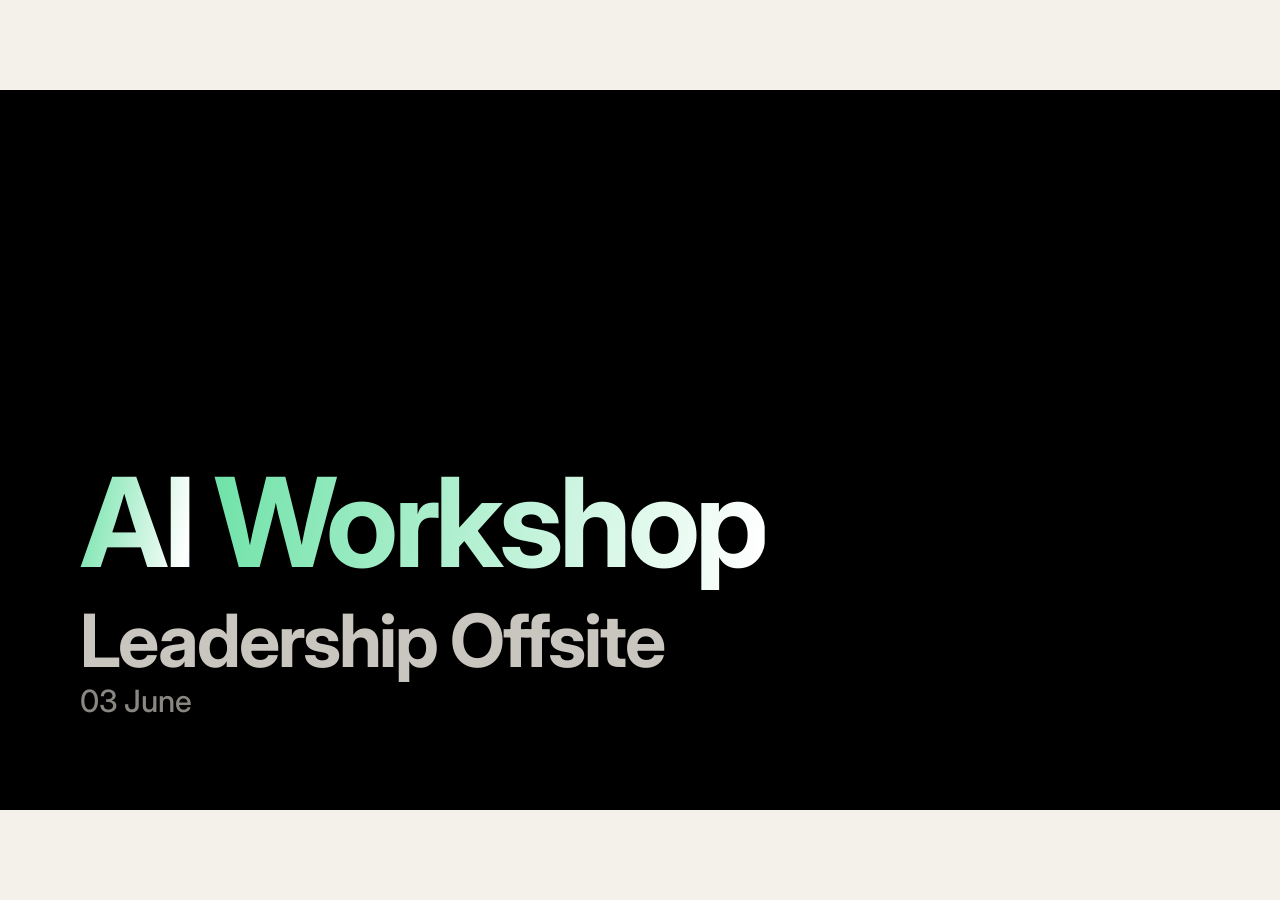
==== commit 45c70a65: "Rework index cold-open title + iridescent shimmer Reorder to AI Workshop (hero) over Leadership Offs" ====
--- a/index.html
+++ b/index.html
@@ -7,7 +7,7 @@
 <link rel="preconnect" href="https://fonts.googleapis.com">
 <link rel="preconnect" href="https://fonts.gstatic.com" crossorigin>
 <link href="https://fonts.googleapis.com/css2?family=Inter:wght@400;500;600;700;800;900&family=IBM+Plex+Mono:wght@400;500;600&display=swap" rel="stylesheet">
-<link rel="stylesheet" href="styles.css?v=23">
+<link rel="stylesheet" href="styles.css?v=35">
 <script type="application/json" id="speaker-notes">[]</script>
 </head>
 <body>
@@ -26,10 +26,13 @@
 
       <div class="title-stack">
         <div class="title-line">
-          <span class="word-mask"><span class="word w1">Leadership</span></span>
-        </div>
-        <div class="title-line">
-          <em><span class="word-mask"><span class="word w5">AI</span></span>&nbsp;<span class="word-mask"><span class="word w6">Workshop</span></span></em>
+          <em><span class="word-mask"><span class="word w1">AI</span></span>&nbsp;<span class="word-mask"><span class="word w2">Workshop</span></span></em>
+        </div>
+        <div class="title-line subline">
+          <span class="word-mask"><span class="word w3">Leadership&nbsp;Offsite</span></span>
+        </div>
+        <div class="title-line dateline">
+          <span class="word-mask"><span class="word w4">03&nbsp;June</span></span>
         </div>
       </div>
     </section>
@@ -39,8 +42,8 @@
       <div class="slide-eyebrow"><span class="num">02</span></div>
       <div class="stack">
         <p class="line reveal" data-step="1" data-strike="true">
-          AI is not a <span class="strike">tool</span>.<br/>
-          It's <em>the new default.</em>
+          AI is not just a <span class="strike">tool</span>.<br/>
+          It needs to be <em>the new standard.</em>
         </p>
       </div>
     </section>
@@ -87,25 +90,17 @@
       </div>
     </section>
 
-    <!-- ═════════ SLIDE 4 — What do we do ═════════ -->
-    <section class="slide statement center" data-slide="4" data-screen-label="04 What do we do" data-section="The handoff" data-steps="1">
+    <!-- ═════════ SLIDE 4 — Two ways ═════════ -->
+    <section class="slide statement" data-slide="4" data-screen-label="04 Two ways" data-section="The distinction" data-steps="1">
       <div class="slide-eyebrow"><span class="num">04</span></div>
       <div class="stack">
-        <p class="line reveal slow" data-step="1"><em>What do we do about it?</em></p>
-      </div>
-    </section>
-
-    <!-- ═════════ SLIDE 5 — Two ways ═════════ -->
-    <section class="slide statement" data-slide="5" data-screen-label="05 Two ways" data-section="The distinction" data-steps="1">
+        <p class="line reveal slow" data-step="1">Using AI has<br/>two modes.<br/><em>Builder vs Harness.</em></p>
+      </div>
+    </section>
+
+    <!-- ═════════ SLIDE 5 — Harness diagram ═════════ -->
+    <section class="slide harness-slide" data-slide="5" data-screen-label="05 A harness" data-section="The harness, defined" data-steps="6">
       <div class="slide-eyebrow"><span class="num">05</span></div>
-      <div class="stack">
-        <p class="line reveal slow" data-step="1">Using AI has<br/>two modes.<br/><em>Builder vs Harness.</em></p>
-      </div>
-    </section>
-
-    <!-- ═════════ SLIDE 6 — Harness diagram ═════════ -->
-    <section class="slide harness-slide" data-slide="6" data-screen-label="06 A harness" data-section="The harness, defined" data-steps="6">
-      <div class="slide-eyebrow"><span class="num">06</span></div>
       <h2 class="harness-title reveal" data-step="1">What is an <em>agent harness</em>?</h2>
 
       <div class="harness-figure">
@@ -123,23 +118,28 @@
             <span class="label">Prompts</span>
             <span class="sublabel">what to ask</span>
           </div>
-          <!-- right -->
-          <div class="harness-node" style="top: 280px; left: 640px;">
+          <!-- upper-right -->
+          <div class="harness-node" style="top: 220px; left: 602px;">
             <span class="label">Tools</span>
             <span class="sublabel">how to act</span>
           </div>
-          <!-- bottom-right -->
-          <div class="harness-node" style="top: 558px; left: 540px;">
+          <!-- lower-right -->
+          <div class="harness-node" style="top: 500px; left: 602px;">
+            <span class="label">Skills</span>
+            <span class="sublabel">how it's done</span>
+          </div>
+          <!-- bottom -->
+          <div class="harness-node" style="top: 640px; left: 360px;">
             <span class="label">Memory</span>
             <span class="sublabel">what it knows</span>
           </div>
-          <!-- bottom-left -->
-          <div class="harness-node" style="top: 558px; left: 180px;">
+          <!-- lower-left -->
+          <div class="harness-node" style="top: 500px; left: 118px;">
             <span class="label">Triggers</span>
             <span class="sublabel">when to run</span>
           </div>
-          <!-- left -->
-          <div class="harness-node" style="top: 280px; left: 80px;">
+          <!-- upper-left -->
+          <div class="harness-node" style="top: 220px; left: 118px;">
             <span class="label">Guardrails</span>
             <span class="sublabel">where to stop</span>
           </div>
@@ -157,18 +157,18 @@
       </div>
     </section>
 
-    <!-- ═════════ SLIDE 7 — Pattern → discipline ═════════ -->
-    <section class="slide statement" data-slide="7" data-screen-label="07 The pivot" data-section="The pivot" data-steps="2">
-      <div class="slide-eyebrow"><span class="num">07</span></div>
+    <!-- ═════════ SLIDE 6 — Pattern → discipline ═════════ -->
+    <section class="slide statement" data-slide="6" data-screen-label="06 The pivot" data-section="The pivot" data-steps="2">
+      <div class="slide-eyebrow"><span class="num">06</span></div>
       <div class="stack">
         <p class="line reveal" data-step="1">A harness is an engineering practice.</p>
         <p class="line reveal slow" data-step="2">It's also an <em>organisational mindset.</em></p>
       </div>
     </section>
 
-    <!-- ═════════ SLIDE 8 — Builder definition ═════════ -->
-    <section class="slide definition" data-slide="8" data-screen-label="08 Builder" data-section="The builder" data-steps="2">
-      <div class="slide-eyebrow"><span class="num">08</span></div>
+    <!-- ═════════ SLIDE 7 — Builder definition ═════════ -->
+    <section class="slide definition" data-slide="7" data-screen-label="07 Builder" data-section="The builder" data-steps="2">
+      <div class="slide-eyebrow"><span class="num">07</span></div>
       <div class="def-stack">
         <div class="def-tag reveal" data-step="1"><span class="num">Mode 01</span></div>
         <h2 class="def-word reveal" data-step="1">Builder</h2>
@@ -178,9 +178,9 @@
       </div>
     </section>
 
-    <!-- ═════════ SLIDE 9 — Harness definition ═════════ -->
-    <section class="slide definition" data-slide="9" data-screen-label="09 Harness" data-section="The harness" data-steps="2">
-      <div class="slide-eyebrow"><span class="num">09</span></div>
+    <!-- ═════════ SLIDE 8 — Harness definition ═════════ -->
+    <section class="slide definition" data-slide="8" data-screen-label="08 Harness" data-section="The harness" data-steps="2">
+      <div class="slide-eyebrow"><span class="num">08</span></div>
       <div class="def-stack">
         <div class="def-tag reveal" data-step="1"><span class="num">Mode 02</span></div>
         <h2 class="def-word is-accent reveal" data-step="1">Harness</h2>
@@ -190,9 +190,9 @@
       </div>
     </section>
 
-    <!-- ═════════ SLIDE 10 — Compounding (line vs exponential curve) ═════════ -->
-    <section class="slide compounding" data-slide="10" data-screen-label="10 Compounding" data-section="How they compound" data-steps="1">
-      <div class="slide-eyebrow"><span class="num">10</span></div>
+    <!-- ═════════ SLIDE 9 — Compounding (line vs exponential curve) ═════════ -->
+    <section class="slide compounding" data-slide="9" data-screen-label="09 Compounding" data-section="How they compound" data-steps="1">
+      <div class="slide-eyebrow"><span class="num">09</span></div>
       <div class="cmp-head reveal" data-step="1">
         <h2 class="cmp-title">Builder vs <em>Harness</em>.</h2>
       </div>
@@ -236,18 +236,18 @@
       </div>
     </section>
 
-    <!-- ═════════ SLIDE 11 — Builders use / Harnesses are ═════════ -->
-    <section class="slide statement" data-slide="11" data-screen-label="11 Builders / Harnesses" data-section="The handoff" data-steps="2">
-      <div class="slide-eyebrow"><span class="num">11</span></div>
+    <!-- ═════════ SLIDE 10 — Builders use / Harnesses are ═════════ -->
+    <section class="slide statement" data-slide="10" data-screen-label="10 Builders / Harnesses" data-section="The handoff" data-steps="2">
+      <div class="slide-eyebrow"><span class="num">10</span></div>
       <div class="stack">
         <p class="line reveal" data-step="1"><em>Builders</em> create output.</p>
         <p class="line reveal slow" data-step="2"><em>Harnesses</em> create <span class="accent-mark">leverage</span>.</p>
       </div>
     </section>
 
-    <!-- ═════════ SLIDE 12 — Manifesto ═════════ -->
-    <section class="slide manifesto" data-slide="12" data-screen-label="12 Org-level harness" data-section="At the level of an org" data-steps="4">
-      <div class="slide-eyebrow"><span class="num">12</span></div>
+    <!-- ═════════ SLIDE 11 — Manifesto ═════════ -->
+    <section class="slide manifesto" data-slide="11" data-screen-label="11 Org-level harness" data-section="At the level of an org" data-steps="4">
+      <div class="slide-eyebrow"><span class="num">11</span></div>
       <h2 class="manifesto-title reveal" data-step="1">Harnesses as an <em>org mindset</em>.</h2>
       <div class="manifesto-list">
         <div class="manifesto-item reveal" data-step="2">
@@ -267,18 +267,18 @@
         <div class="manifesto-item reveal" data-step="4">
           <div class="num">03</div>
           <div class="body">
-            <h3 class="manifesto-headline">AI <em>Roadmaps</em> as a KPI.</h3>
+            <h3 class="manifesto-headline"><em>AI</em> <em>Roadmaps</em> as a KPI.</h3>
             <p class="manifesto-body">A concrete AI roadmap per function, reviewed the way other strategic plans already are.</p>
           </div>
         </div>
       </div>
     </section>
 
-    <!-- ═════════ SLIDE 13 — Windmills close ═════════ -->
-    <section class="slide statement" data-slide="13" data-screen-label="13 The winds" data-section="The close" data-steps="1">
-      <div class="slide-eyebrow"><span class="num">13</span></div>
-      <div class="stack">
-        <p class="line reveal slow" data-step="1">When winds change, the winners build <span class="accent-mark">windmills</span>.</p>
+    <!-- ═════════ SLIDE 12 — Transitions close ═════════ -->
+    <section class="slide statement" data-slide="12" data-screen-label="12 Transitions" data-section="The close" data-steps="1">
+      <div class="slide-eyebrow"><span class="num">12</span></div>
+      <div class="stack">
+        <p class="line reveal slow" data-step="1">Winners are built in <span class="accent-mark">transitions</span>.</p>
       </div>
     </section>
 
--- a/styles.css
+++ b/styles.css
@@ -116,7 +116,7 @@
 .statement .stack {
   display: flex; flex-direction: column;
   align-items: flex-start;
-  gap: 8px;
+  gap: 32px;
   text-align: left;
   max-width: 1560px;
   width: 100%;
@@ -135,6 +135,20 @@
   font-style: normal;
   color: var(--accent);
   font-weight: 700;
+}
+.statement .line em.subtitle {
+  display: block;
+  font-size: 72px;
+  letter-spacing: -0.03em;
+  margin-top: 24px;
+}
+.statement .line.small {
+  font-size: 36px;
+  font-weight: 500;
+  line-height: 1.4;
+  letter-spacing: -0.01em;
+  color: var(--ink-soft);
+  max-width: 1300px;
 }
 
 /* Slide 1 cold open — XL */
@@ -158,6 +172,46 @@
   transition: transform 700ms var(--ease) 300ms;
 }
 .reveal.struck .strike::after { transform: scaleX(1); }
+
+/* Burnt-orange inline emphasis */
+.burnt { color: #C45A11; font-style: normal; font-weight: 700; }
+
+/* Sales pipeline artifact screenshot */
+.artifact-shot {
+  display: block;
+  max-width: min(820px, 78vw);
+  max-height: 62vh;
+  width: auto;
+  margin: 2.2rem auto 0;
+  border-radius: 10px;
+  border: 1px solid rgba(0,0,0,0.08);
+  box-shadow: 0 18px 50px rgba(0,0,0,0.16);
+}
+
+/* Opex dashboard — stacked screenshots */
+.opex-stack {
+  display: flex;
+  flex-direction: column;
+  align-items: center;
+  margin-top: 1rem;
+  width: 100%;
+}
+.opex-shot {
+  display: block;
+  width: auto;
+  max-width: min(1180px, 82vw);
+  max-height: 50vh;
+  border-radius: 10px;
+  border: 1px solid rgba(0,0,0,0.08);
+  box-shadow: 0 22px 60px rgba(0,0,0,0.22);
+}
+/* Diagonal cascade: card 1 up-left, card 2 down-right, overlapping */
+.opex-shot:nth-of-type(1) { transform: translateX(-10%); z-index: 1; }
+.opex-shot:nth-of-type(2) { transform: translateX(10%); z-index: 2; margin-top: -12vh; }
+
+/* Inline links */
+.line a { color: var(--accent); text-decoration: underline; text-underline-offset: 0.18em; text-decoration-thickness: 0.06em; transition: color 200ms var(--ease); }
+.line a:hover { color: var(--accent-deep); }
 
 /* "Highlighter" accent — green block behind word */
 .accent-mark {
@@ -189,7 +243,7 @@
 .cold-open {
   display: flex; flex-direction: column;
   align-items: flex-start; justify-content: flex-end;
-  padding: 0 120px 96px;
+  padding: 0 120px 140px;
   position: relative;
   width: 100%;
   height: 100%;
@@ -280,6 +334,18 @@
   letter-spacing: -0.035em;
   color: #C9C6BF;
 }
+.cold-open .title-line.subline {
+  font-size: 110px;
+  letter-spacing: -0.03em;
+  margin-top: 0.06em;
+}
+.cold-open .title-line.dateline {
+  font-size: 46px;
+  font-weight: 500;
+  letter-spacing: -0.01em;
+  color: #8A8782;
+  margin-top: 0.18em;
+}
 .cold-open .title-line em,
 .cold-open .title-line em .word-mask,
 .cold-open .title-line em .word {
@@ -287,8 +353,8 @@
   font-weight: 700;
   background: linear-gradient(100deg,
     #6FE2A8 0%,
-    #B6F0C8 42%,
-    #8FE5B5 58%,
+    #FFFFFF 42%,
+    #7EE1FF 58%,
     #6FE2A8 100%);
   background-size: 240% 100%;
   -webkit-background-clip: text;
@@ -391,6 +457,20 @@
   background: var(--rule);
   border: 1px solid var(--rule);
 }
+.shipping.with-aside .shipping-grid {
+  max-width: 1080px;
+  align-self: flex-end;
+  margin-right: 200px;
+}
+.connector-aside {
+  position: absolute;
+  left: 100px;
+  top: 50%;
+  transform: translateY(-50%);
+  width: 260px;
+  height: auto;
+  box-shadow: 0 12px 36px rgba(0,0,0,0.10);
+}
 .ship-card {
   background: var(--paper);
   padding: 40px 44px;
@@ -425,6 +505,61 @@
   letter-spacing: -0.045em;
   color: var(--ink);
   text-transform: uppercase;
+}
+.ship-card .brand-lockup {
+  display: flex;
+  align-items: center;
+  gap: 18px;
+}
+.ship-card .brand-lockup .brand-logo {
+  height: 48px;
+  width: auto;
+  flex: 0 0 auto;
+  object-fit: contain;
+  display: block;
+}
+
+/* Prompts variant — smaller brand chrome, hero prompt text */
+.shipping.is-prompts .ship-card .brand-lockup { gap: 12px; }
+.shipping.is-prompts .ship-card .brand-lockup .brand-logo { height: 32px; }
+.shipping.is-prompts .ship-card .wordmark { font-size: 40px; }
+.shipping.is-prompts .ship-card .prompt-set {
+  display: flex; flex-direction: column;
+  gap: 22px;
+  margin-top: 26px;
+}
+.shipping.is-prompts .ship-card .prompt {
+  display: flex; flex-direction: column; gap: 9px;
+}
+.shipping.is-prompts .ship-card .prompt-tag {
+  font-family: var(--mono);
+  font-size: 11px;
+  letter-spacing: 0.22em;
+  text-transform: uppercase;
+  font-weight: 600;
+  display: inline-flex; align-items: center; gap: 8px;
+  width: fit-content;
+}
+.shipping.is-prompts .ship-card .prompt-tag::before {
+  content: ""; width: 7px; height: 7px; flex: 0 0 auto;
+}
+.shipping.is-prompts .ship-card .prompt-tag.pull { color: var(--ink-mute); }
+.shipping.is-prompts .ship-card .prompt-tag.pull::before { background: var(--ink-mute); }
+.shipping.is-prompts .ship-card .prompt-tag.push { color: var(--accent); }
+.shipping.is-prompts .ship-card .prompt-tag.push::before { background: var(--accent); }
+.shipping.is-prompts .ship-card .blurb {
+  font-size: 19px;
+  line-height: 1.42;
+  color: var(--ink);
+  letter-spacing: -0.005em;
+}
+.shipping.is-prompts .ship-card .pull-only-note {
+  font-family: var(--mono);
+  font-size: 11px;
+  letter-spacing: 0.14em;
+  text-transform: uppercase;
+  color: var(--ink-faint);
+  font-weight: 500;
 }
 .ship-card .product-line {
   display: flex; flex-direction: column; gap: 8px;
@@ -721,12 +856,12 @@
   top: 50%; left: 50%;
   font-family: var(--sans);
   font-weight: 900;
-  font-size: 18px;
+  font-size: 22px;
   letter-spacing: 0.06em;
   text-transform: uppercase;
   color: var(--accent-fg);
   background: var(--accent);
-  padding: 12px 22px;
+  padding: 14px 26px;
   white-space: nowrap;
   z-index: 4;
 }
@@ -788,21 +923,22 @@
 .harness-nodes.is-in .harness-node:nth-child(3) { transition-delay:  300ms; }
 .harness-nodes.is-in .harness-node:nth-child(4) { transition-delay:  450ms; }
 .harness-nodes.is-in .harness-node:nth-child(5) { transition-delay:  600ms; }
+.harness-nodes.is-in .harness-node:nth-child(6) { transition-delay:  750ms; }
 .harness-node .label {
   font-family: var(--sans);
   font-weight: 700;
-  font-size: 16px;
+  font-size: 20px;
   letter-spacing: 0.06em;
   text-transform: uppercase;
   color: var(--ink);
   background: var(--paper);
   border: 2px solid var(--ink);
-  padding: 8px 14px;
+  padding: 10px 18px;
   white-space: nowrap;
 }
 .harness-node .sublabel {
   font-family: var(--mono);
-  font-size: 11px;
+  font-size: 13px;
   letter-spacing: 0.18em;
   text-transform: uppercase;
   color: var(--ink-mute);
@@ -816,7 +952,7 @@
   left: 50%;
   font-family: var(--sans);
   font-weight: 500;
-  font-size: 26px;
+  font-size: 30px;
   line-height: 1.4;
   letter-spacing: -0.01em;
   color: var(--ink);
